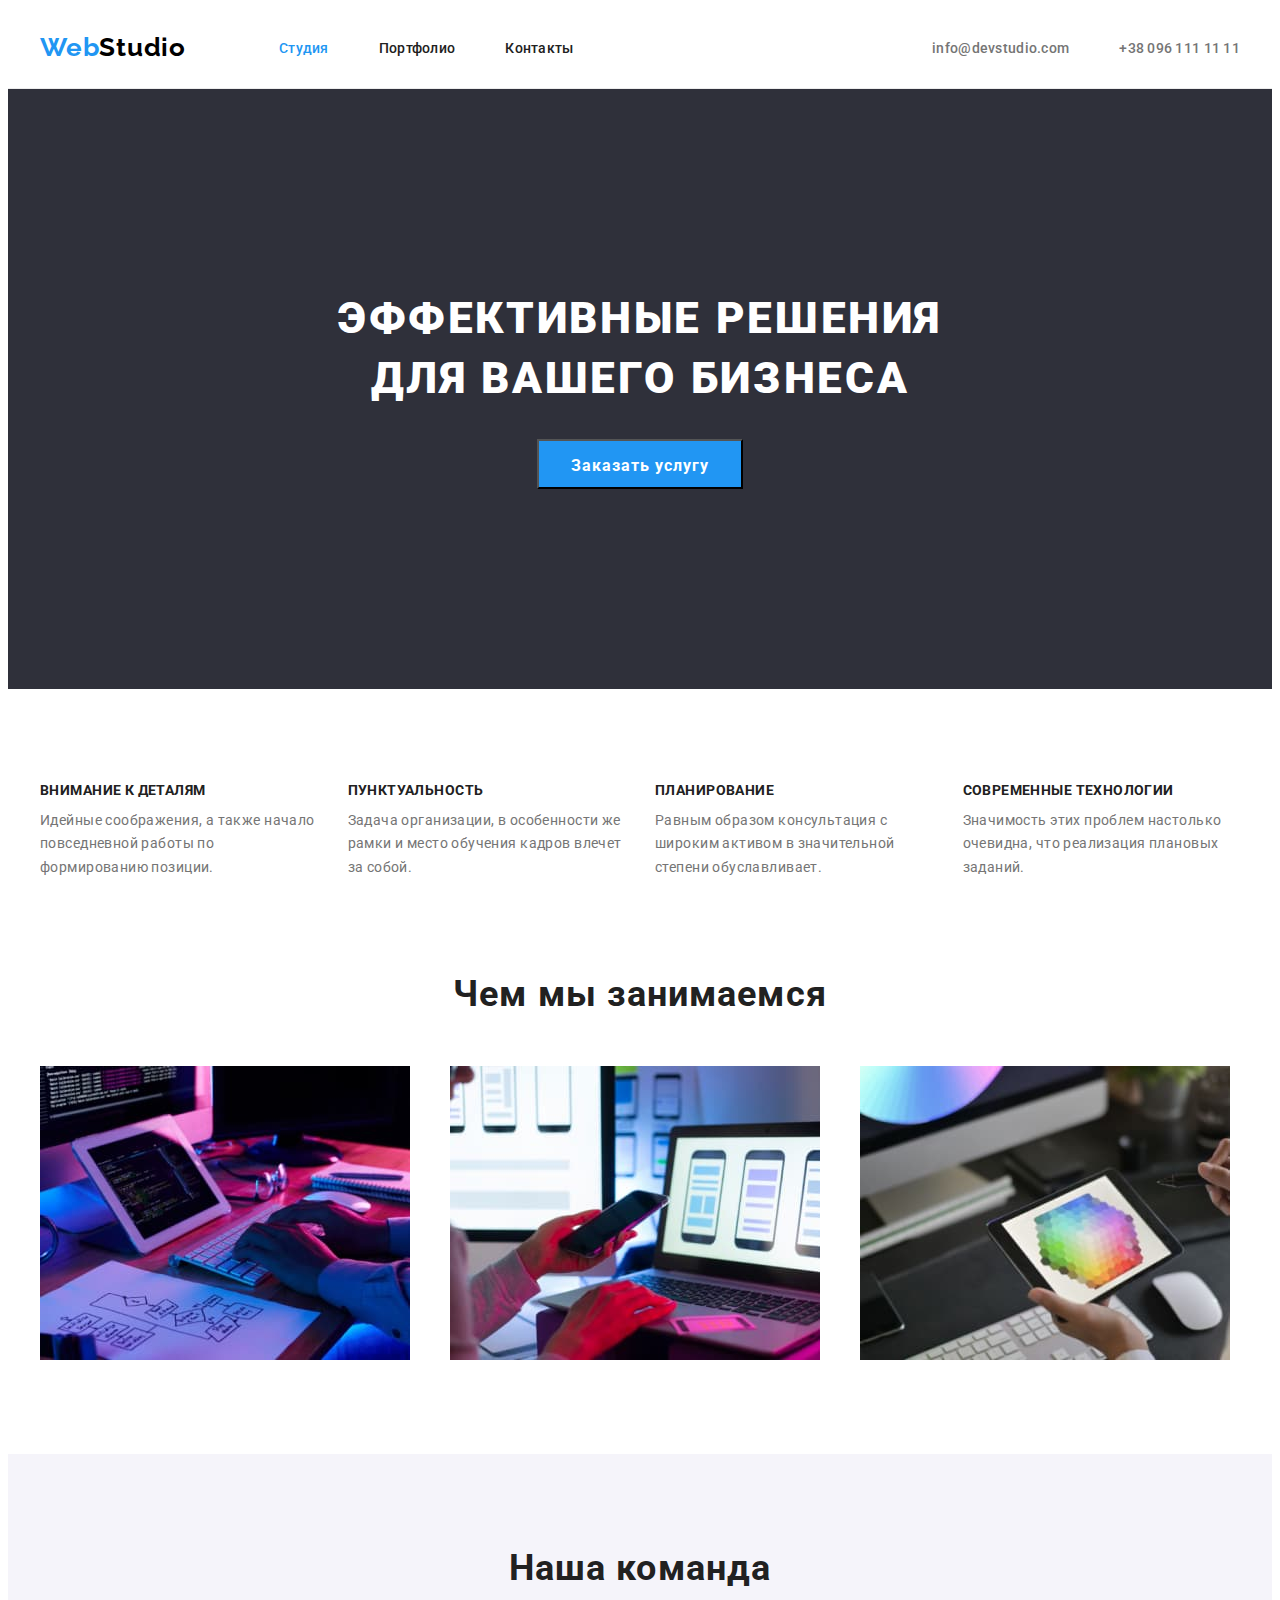
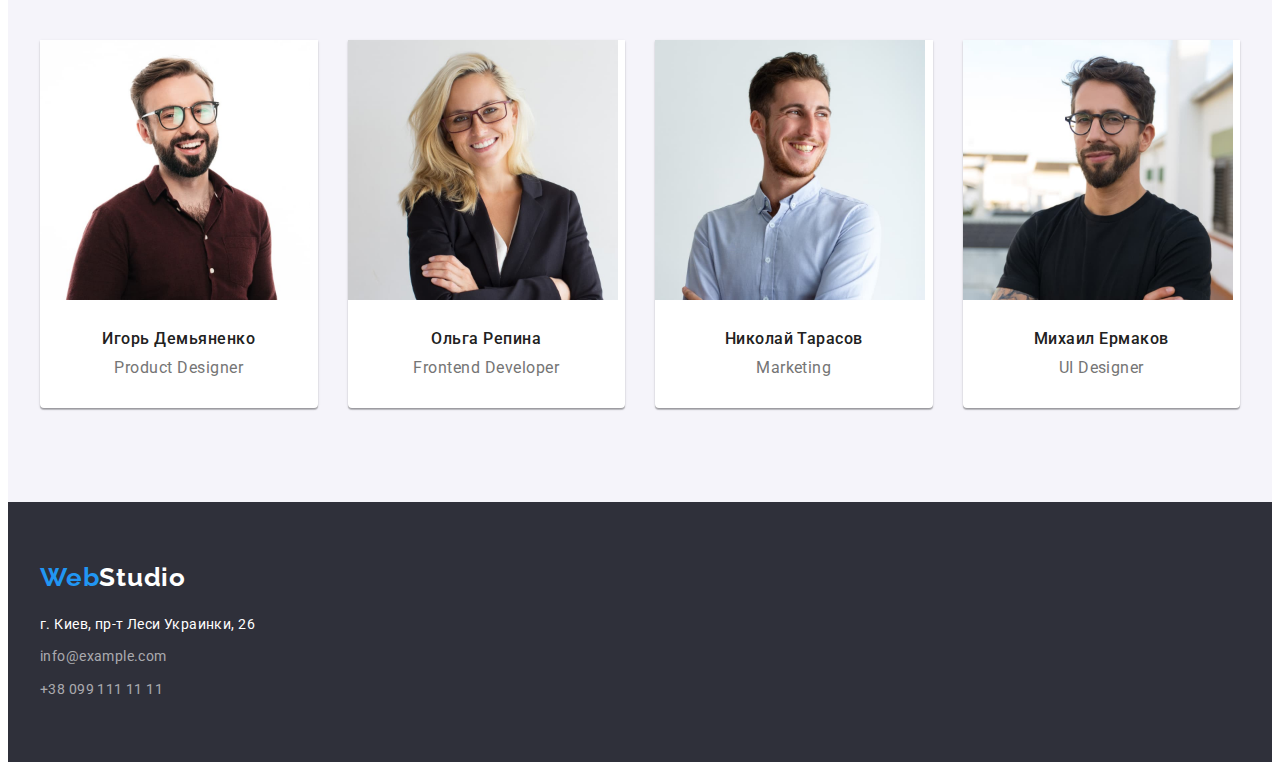
==== index.html @ 41b250fd "Create repository homework 04" ====
<!DOCTYPE html>
<html lang="ru">
  <head>
    <meta charset="UTF-8" />
    <meta http-equiv="X-UA-Compatible" content="IE=edge" />
    <meta name="viewport" content="width=device-width, initial-scale=1.0" />
    <link rel="preconnect" href="https://fonts.googleapis.com" />
    <link rel="preconnect" href="https://fonts.gstatic.com" crossorigin />
    <link
      href="https://fonts.googleapis.com/css2?family=Raleway:wght@700&family=Roboto:wght@400;500;700;900&display=swap"
      rel="stylesheet"
    />
    <title>WebStudio</title>
    <link
      rel="stylesheet"
      href="https://cdnjs.cloudflare.com/ajax/libs/modern-normalize/1.1.0/modern-normalize.min.css"
      integrity="sha512-wpPYUAdjBVSE4KJnH1VR1HeZfpl1ub8YT/NKx4PuQ5NmX2tKuGu6U/JRp5y+Y8XG2tV+wKQpNHVUX03MfMFn9Q=="
      crossorigin="anonymous"
      referrerpolicy="no-referrer"
    />
    <link rel="stylesheet" href="./css/style.css" />
  </head>
  <body>
    <!--Header+logo+nav+tel-->
    <header class="header">
      <div class="container">
        <nav class="header-nav">
          <a href="./index.html" class="header-logo link"
            ><span class="header-logo-main">Web</span>Studio</a
          >
          <ul class="header-list list">
            <li class="header-item">
              <a href="./index.html" class="header-link link current">Студия</a>
            </li>

            <li class="header-item">
              <a href="./portfolio.html" class="header-link link">Портфолио</a>
            </li>

            <li class="header-item">
              <a href="" class="header-link link">Контакты</a>
            </li>
          </ul>
        </nav>

        <ul class="header-list-contacts list">
          <li class="header-item-contacts list">
            <a
              href="mailto:info@devstudio.com"
              class="header-link-contacts link"
              >info@devstudio.com</a
            >
          </li>

          <li class="header-item-contacts list">
            <a href="tel:+380961111111" class="header-link-contacts link"
              >+38 096 111 11 11</a
            >
          </li>
        </ul>
      </div>
    </header>
    <!--main-->
    <main>
      <!--hero-->
      <section class="hero">
        <div class="container">
          <h1 class="hero-title">Эффективные решения для вашего бизнеса</h1>
          <button type="button" class="hero-btn">Заказать услугу</button>
        </div>
      </section>
      <!--osobennosti-->
      <section class="features">
        <div class="container">
          <h2 class="features-title visually-hidden">Наши особенности</h2>
          <ul class="features-list list">
            <li class="features-item">
              <h3 class="features-item-title">Внимание к деталям</h3>
              <p class="featers-item-text">
                Идейные соображения, а также начало повседневной работы по
                формированию позиции.
              </p>
            </li>

            <li class="features-item">
              <h3 class="features-item-title">Пунктуальность</h3>
              <p class="featers-item-text">
                Задача организации, в особенности же рамки и место обучения
                кадров влечет за собой.
              </p>
            </li>

            <li class="features-item">
              <h3 class="features-item-title">Планирование</h3>
              <p class="featers-item-text">
                Равным образом консультация с широким активом в значительной
                степени обуславливает.
              </p>
            </li>

            <li class="features-item">
              <h3 class="features-item-title">Современные технологии</h3>
              <p class="featers-item-text">
                Значимость этих проблем настолько очевидна, что реализация
                плановых заданий.
              </p>
            </li>
          </ul>
        </div>
      </section>
      <!--o nas-->
      <section class="about">
        <div class="container">
          <h2 class="about-title">Чем мы занимаемся</h2>

          <ul class="about-list list">
            <li class="about-item">
              <img
                src="./images/img-1.jpg"
                alt="Кодинг"
                width="370"
                height="294"
              />
            </li>

            <li class="about-item">
              <img
                src="./images/img-2.jpg"
                alt="Мобильноє приложение"
                width="370"
                height="294"
              />
            </li>

            <li class="about-item">
              <img
                src="./images/img-3.jpg"
                alt="Колористика"
                width="370"
                height="294"
              />
            </li>
          </ul>
        </div>
      </section>
      <!--nasha comanda-->
      <section class="team">
        <div class="container">
          <h2 class="team-title title">Наша команда</h2>
          <ul class="team-list list">
            <li class="team-item">
              <img
                src="./images/img-masters-1.jpg"
                alt="мастера"
                width="270"
                height="260"
                class="team-item-img"
              />
              <div class="container-team">
                <h3 class="team-item-title">Игорь Демьяненко</h3>
                <p lang="en" class="team-item-text">Product Designer</p>
              </div>
            </li>

            <li class="team-item">
              <img
                src="./images/img-masters-2.jpg"
                alt="мастера"
                width="270"
                height="260"
                class="team-item-img"
              />
              <div class="container-team">
                <h3 class="team-item-title">Ольга Репина</h3>
                <p lang="en" class="team-item-text">Frontend Developer</p>
              </div>
            </li>

            <li class="team-item">
              <img
                src="./images/img-masters-3.jpg"
                alt="мастера"
                width="270"
                height="260"
                class="team-item-img"
              />
              <div class="container-team">
                <h3 class="team-item-title">Николай Тарасов</h3>
                <p lang="en" class="team-item-text">Marketing</p>
              </div>
            </li>

            <li class="team-item">
              <img
                src="./images/img-masters-4.jpg"
                alt="мастера"
                width="270"
                height="260"
                class="team-item-img"
              />
              <div class="container-team">
                <h3 class="team-item-title">Михаил Ермаков</h3>
                <p lang="en" class="team-item-text">UI Designer</p>
              </div>
            </li>
          </ul>
        </div>
      </section>
    </main>
    <!--footer-->
    <footer class="footer">
      <div class="container">
        <a href="./index.html" class="footer-logo link"
          ><span class="footer-logo-main">Web</span>Studio</a
        >
        <address class="address">
          <ul class="footer-list list">
            <li class="footer-item-contacts">
              <a
                href="https://goo.gl/maps/xhthGqDvfBJQsevo6"
                target="_blank"
                rel="noopener nofollow noreferrer"
                class="footer-address-link link"
                >г. Киев, пр-т Леси Украинки, 26</a
              >
            </li>

            <li class="footer-item-contacts">
              <a
                href="mailto:info@example.com"
                class="footer-contacts-link link"
                >info@example.com</a
              >
            </li>

            <li class="footer-item-contacts">
              <a href="tel:+380991111111" class="footer-contacts-link link"
                >+38 099 111 11 11</a
              >
            </li>
          </ul>
        </address>
      </div>
    </footer>
  </body>
</html>
---- css/style.css ----
:root {
  --main-text: #212121;
  --secondary-text: #757575;
  --third-text: #ffffff99;
  --main-title: #ffffff;
  --secondary-title: #212121;
  --accent-color: #2196f3;
  --secondary-color: #000000;
  --main-background: #2f303a;
  --secondary-background: #f5f4fa;
  --third-background: #ffffff;
  --four-background: #e5e5e5;
  --first-margin: 50px;
  --second-margin: 30px;
  --third-margin: 10px;
  --fourth-margin: 60px;
  --fitth-margin: 8px;
  --first-padding: 94px;
  --box-shadow: 0px 1px 3px rgba(0, 0, 0, 0.12), 0px 1px 1px rgba(0, 0, 0, 0.14),
    0px 2px 1px rgba(0, 0, 0, 0.2);
}

h1,
h2,
h3,
h4,
h5,
h6,
p {
  margin: 0;
  padding: 0;
}

ul,
ol {
  margin: 0;
  padding: 0;
}

img {
  display: block;
  max-width: 100%;
  height: auto;
}

button {
  cursor: pointer;
}

.visually-hidden {
  position: absolute;
  white-space: nowrap;
  width: 1px;
  height: 1px;
  overflow: hidden;
  border: 0;
  padding: 0;
  clip: rect(0 0 0 0);
  clip-path: inset(50%);
  margin: -1px;
}

.container {
  width: 1200px;
  padding-left: 15px;
  padding-right: 15px;
  margin-left: auto;
  margin-right: auto;

  /* border: 1px red solid; */
}

body {
  font-family: "Roboto", sans-serif;
}

.address {
  font-style: normal;
}
.list {
  list-style: none;
}

.link {
  text-decoration: none;
}

.header-list .current {
  color: var(--accent-color);
}

/* ----------------------------------------------------------------header-------------------------------------------------------------- */
.header {
  padding-top: 24px;
  padding-bottom: 25px;

  background-color: var(--third-background);
  border-bottom: 1px solid #ececec;
}

.header > .container {
  display: flex;
  align-items: center;
}

.header-logo {
  margin-right: 93px;

  font-family: "Raleway", sans-serif;
  font-weight: 700;
  font-size: 26px;
  line-height: 1.19;
  letter-spacing: 0.03em;
  color: var(--secondary-color);
}

.header-logo-main {
  color: var(--accent-color);
}

.header-list {
  display: flex;
  align-items: center;
}

.header-nav {
  display: flex;
  align-items: center;
}

.header-item + .header-item {
  margin-left: var(--first-margin);
}

.header-link:hover,
.header-link:focus,
.header-logo:focus,
.header-logo:hover {
  color: var(--accent-color);
}

.header-link {
  font-weight: 500;
  font-size: 14px;
  line-height: 1.14;
  letter-spacing: 0.02em;
  color: var(--main-text);
}

.header-list-contacts {
  display: flex;
  margin-left: auto;
}

.header-item-contacts + .header-item-contacts {
  margin-left: var(--first-margin);
}

.header-link-contacts {
  font-weight: 500;
  font-size: 14px;
  line-height: 1.14;
  letter-spacing: 0.02em;
  color: var(--secondary-text);
}

.header-link-contacts:hover,
.header-link-contacts:hover {
  color: var(--accent-color);
}

/* ----------------------------------------------------------------hero-------------------------------------------------------------- */

.hero {
  padding-top: 200px;
  padding-bottom: 200px;
}

.hero {
  background-color: var(--main-background);
}

.hero-title {
  margin-left: auto;
  margin-right: auto;
  width: 696px;
  margin-bottom: var(--second-margin);

  font-weight: 900;
  font-size: 44px;
  line-height: 1.36;
  text-align: center;
  letter-spacing: 0.06em;
  text-transform: uppercase;
  color: var(--main-title);
}

.hero-btn {
  display: block;
  padding: 10px 32px;
  margin-left: auto;
  margin-right: auto;
  min-width: 200px;
  height: 50px;

  font-family: inherit;
  font-weight: 700;
  font-size: 16px;
  line-height: 1.88;
  letter-spacing: 0.06em;
  background-color: var(--accent-color);
  color: var(--main-title);
}

/* ----------------------------------------------------------------features-------------------------------------------------------------- */

.features {
  padding-top: var(--first-padding);
}

.features-list {
  margin-left: calc(-1 * var(--second-margin));
  display: flex;
}

.features-item {
  flex-basis: calc(100% / 4 - var(--second-margin));
  margin-left: var(--second-margin);
}

.features-item-title {
  margin-bottom: 10px;

  font-weight: 700;
  font-size: 14px;
  line-height: 1.14;
  letter-spacing: 0.03em;
  text-transform: uppercase;
  color: var(--secondary-title);
}
.featers-item-text {
  font-size: 14px;
  line-height: 1.71;
  letter-spacing: 0.03em;
  color: var(--secondary-text);
}

/* ----------------------------------------------------------------about-------------------------------------------------------------- */

.about {
  padding-top: var(--first-padding);
  padding-bottom: var(--first-padding);
}

.about-title {
  margin-bottom: var(--first-margin);

  font-size: 36px;
  line-height: 1.16;
  text-align: center;
  letter-spacing: 0.03em;
  color: var(--secondary-title);
}

.about-list {
  display: flex;
  margin-left: calc(-1 * var(--second-margin));
}

.about-item {
  flex-basis: calc(100% / 3 - var(--second-margin));
  margin-left: var(--second-margin);
}

/* ----------------------------------------------------------------team-------------------------------------------------------------- */

.team {
  background-color: var(--secondary-background);
}

.team {
  padding-top: var(--first-padding);
  padding-bottom: var(--first-padding);
}

.team-title {
  margin-bottom: var(--first-margin);

  font-size: 36px;
  line-height: 1.16;
  text-align: center;
  letter-spacing: 0.03em;
  color: var(--secondary-title);
}

.team-list {
  display: flex;
  margin-left: calc(-1 * var(--second-margin));
}

.team-item {
  flex-basis: calc(100% / 4 - var(--second-margin));
  margin-left: var(--second-margin);

  box-shadow: var(--box-shadow);
  border-radius: 0px 0px 4px 4px;
  background-color: var(--third-background);
}

/* .team-item-img {
} */

.container-team {
  padding-top: var(--second-margin);
  padding-bottom: var(--second-margin);
}

.team-item-title {
  margin-bottom: var(--third-margin);

  font-weight: 500;
  font-size: 16px;
  line-height: 1.18;
  text-align: center;
  letter-spacing: 0.03em;
  color: var(--secondary-title);
}
.team-item-text {
  line-height: 1.18;
  text-align: center;
  letter-spacing: 0.03em;
  color: var(--secondary-text);
}

/* ----------------------------------------------------------------footer-------------------------------------------------------------- */

.footer {
  background-color: var(--main-background);
}

.footer {
  padding-top: var(--fourth-margin);
  padding-bottom: var(--fourth-margin);
}

.footer-logo {
  font-family: "Raleway", sans-serif;
  font-weight: 700;
  font-size: 26px;
  line-height: 1.19;
  letter-spacing: 0.03em;
  color: var(--main-title);
}

.footer-logo-main {
  color: var(--accent-color);
}

.footer-logo:hover,
.footer-logo:focus {
  color: var(--accent-color);
}

.address {
  margin-top: 20px;
}

.footer-item-contacts + .footer-item-contacts {
  margin-top: 9px;
}

.footer-list {
}
.footer-address-link {
  font-size: 14px;
  line-height: 1.71;
  letter-spacing: 0.03em;
  color: var(--main-title);
}
.footer-contacts-link {
  font-size: 14px;
  line-height: 1.71;
  letter-spacing: 0.03em;
  color: var(--third-text);
}

.footer-address-link:hover,
.footer-address-link:focus,
.footer-contacts-link:hover,
.footer-contacts-link:focus {
  color: var(--accent-color);
}

/* ----------------------------------------------------------------portfolio-------------------------------------------------------------- */

.portfolio {
  padding-top: var(--first-padding);
  padding-bottom: var(--first-padding);
}

.portfolio-list {
  display: flex;
  justify-content: center;
  margin-bottom: var(--first-margin);
}

.portfolio-item + .portfolio-item {
  margin-left: var(--fitth-margin);
}
.portfolio-item-btn {
  padding: 6px 22px;

  font-family: inherit;
  font-weight: 500;
  font-size: 16px;
  line-height: 1.62;
  text-align: center;
  letter-spacing: 0.03em;
  color: var(--secondary-title);
  border-radius: 4px;
  border-color: transparent;
  background-color: var(--secondary-background);
}

.portfolio-item-btn:hover,
.portfolio-item-btn:focus {
  color: var(--main-title);
  background-color: var(--accent-color);
}

.portfolio-list-card {
  display: flex;
  flex-wrap: wrap;
  margin-left: calc(-1 * var(--second-margin));
  margin-top: calc(-1 * var(--second-margin));
}

.portfolio-item-preview {
  flex-basis: calc(100% / 3 - var(--second-margin));
  margin-left: var(--second-margin);
  margin-top: var(--second-margin);
}

.card-text {
  padding: 20px 24px;
  border: 1px solid #eeeeee;
  border-top: none;
}
.portfolio-item-title {
  margin-bottom: 4px;

  font-size: 18px;
  line-height: 2;
  letter-spacing: 0.06em;
  color: var(--secondary-title);
}

.portfolio-item-text {
  line-height: 1.88;
  letter-spacing: 0.03em;
  color: var(--secondary-text);
}
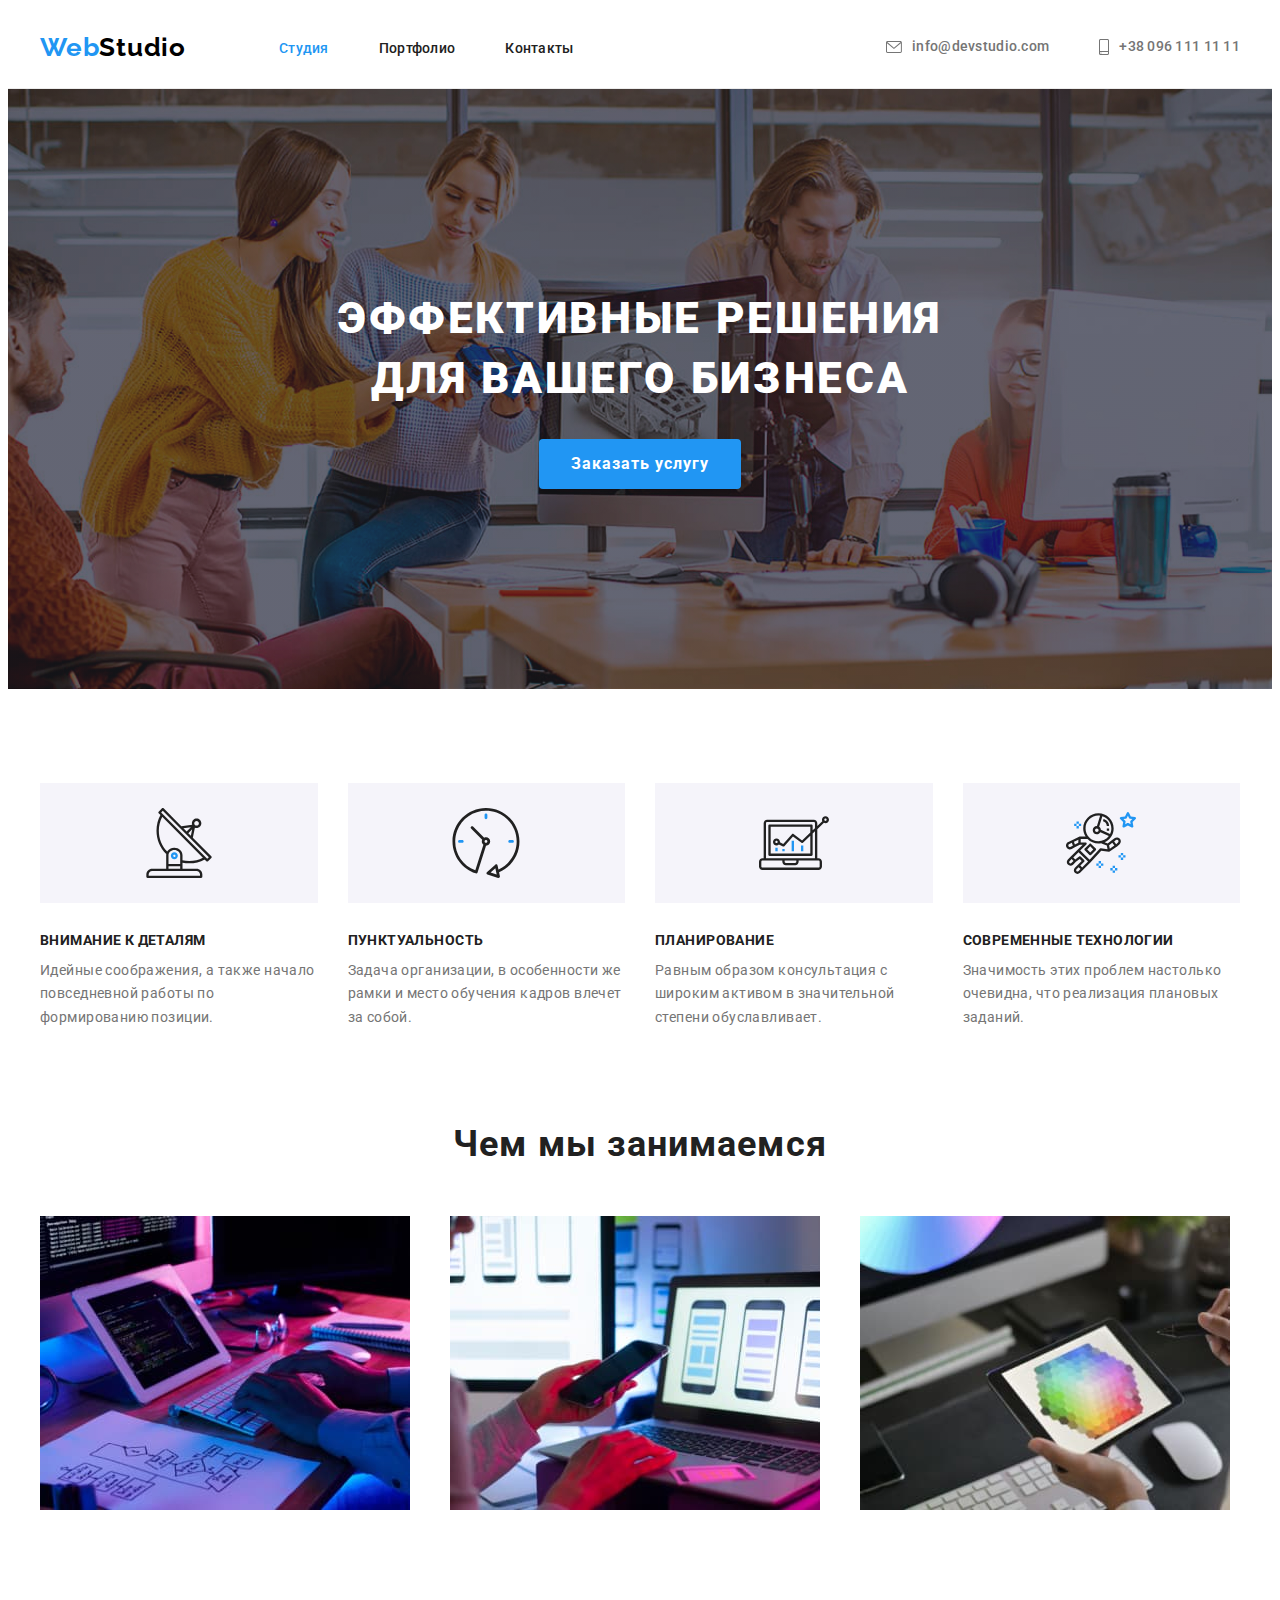
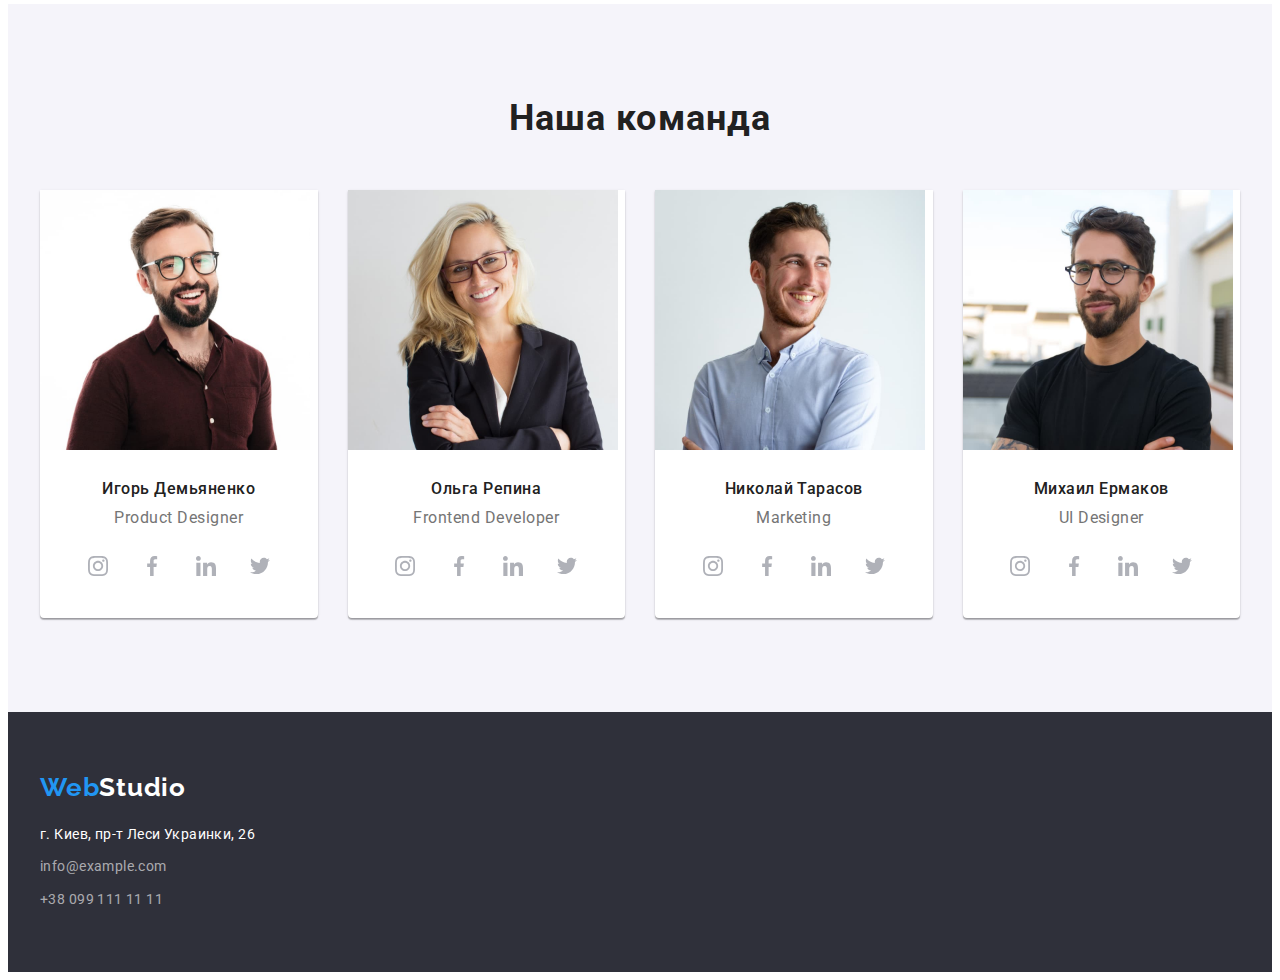
==== commit 5fb529ff: "add svg geader hero featers team" ====
--- a/index.html
+++ b/index.html
@@ -48,13 +48,20 @@
             <a
               href="mailto:info@devstudio.com"
               class="header-link-contacts link"
-              >info@devstudio.com</a
             >
+              <svg class="mail-icon" width="16" height="12">
+                <use href="./images/symbol-defs.svg#icon-envelope"></use>
+              </svg>
+              info@devstudio.com
+            </a>
           </li>
 
           <li class="header-item-contacts list">
-            <a href="tel:+380961111111" class="header-link-contacts link"
-              >+38 096 111 11 11</a
+            <a href="tel:+380961111111" class="header-link-contacts link">
+              <svg class="phone-icon" width="10" height="16">
+                <use href="./images/symbol-defs.svg#icon-smartphone"></use>
+              </svg>
+              +38 096 111 11 11</a
             >
           </li>
         </ul>
@@ -75,6 +82,11 @@
           <h2 class="features-title visually-hidden">Наши особенности</h2>
           <ul class="features-list list">
             <li class="features-item">
+              <div class="container-icon">
+                <svg class="featers-icon" width="70" height="70">
+                  <use href="./images/symbol-defs.svg#icon-antenna"></use>
+                </svg>
+              </div>
               <h3 class="features-item-title">Внимание к деталям</h3>
               <p class="featers-item-text">
                 Идейные соображения, а также начало повседневной работы по
@@ -83,6 +95,11 @@
             </li>
 
             <li class="features-item">
+              <div class="container-icon">
+                <svg class="featers-icon" width="70" height="70">
+                  <use href="./images/symbol-defs.svg#icon-clock"></use>
+                </svg>
+              </div>
               <h3 class="features-item-title">Пунктуальность</h3>
               <p class="featers-item-text">
                 Задача организации, в особенности же рамки и место обучения
@@ -91,6 +108,11 @@
             </li>
 
             <li class="features-item">
+              <div class="container-icon">
+                <svg class="featers-icon" width="70" height="70">
+                  <use href="./images/symbol-defs.svg#icon-diagram"></use>
+                </svg>
+              </div>
               <h3 class="features-item-title">Планирование</h3>
               <p class="featers-item-text">
                 Равным образом консультация с широким активом в значительной
@@ -99,6 +121,11 @@
             </li>
 
             <li class="features-item">
+              <div class="container-icon">
+                <svg class="featers-icon" width="70" height="70">
+                  <use href="./images/symbol-defs.svg#icon-astronaut"></use>
+                </svg>
+              </div>
               <h3 class="features-item-title">Современные технологии</h3>
               <p class="featers-item-text">
                 Значимость этих проблем настолько очевидна, что реализация
@@ -159,6 +186,65 @@
               <div class="container-team">
                 <h3 class="team-item-title">Игорь Демьяненко</h3>
                 <p lang="en" class="team-item-text">Product Designer</p>
+                <ul class="team-soc-list list">
+                  <li class="team-soc-item">
+                    <a
+                      href="https://www.instagram.com"
+                      target="_blank"
+                      class="team-soc-link link"
+                      rel="noopener nofollow noreferrer"
+                    >
+                      <svg class="team-soc" width="20" height="20">
+                        <use
+                          href="./images/symbol-defs.svg#icon-instagram"
+                        ></use>
+                      </svg>
+                    </a>
+                  </li>
+
+                  <li class="team-soc-item">
+                    <a
+                      href="https://www.facebook.com/"
+                      target="_blank"
+                      class="team-soc-link link"
+                      rel="noopener nofollow noreferrer"
+                    >
+                      <svg class="team-soc" width="20" height="20">
+                        <use
+                          href="./images/symbol-defs.svg#icon-facebook"
+                        ></use>
+                      </svg>
+                    </a>
+                  </li>
+
+                  <li class="team-soc-item">
+                    <a
+                      href="https://www.linkedin.com/"
+                      target="_blank"
+                      class="team-soc-link link"
+                      rel="noopener nofollow noreferrer"
+                    >
+                      <svg class="team-soc" width="20" height="20">
+                        <use
+                          href="./images/symbol-defs.svg#icon-linkedin"
+                        ></use>
+                      </svg>
+                    </a>
+                  </li>
+
+                  <li class="team-soc-item">
+                    <a
+                      href="https://www.twitter.com"
+                      target="_blank"
+                      class="team-soc-link link"
+                      rel="noopener nofollow noreferrer"
+                    >
+                      <svg class="team-soc" width="20" height="20">
+                        <use href="./images/symbol-defs.svg#icon-twitter"></use>
+                      </svg>
+                    </a>
+                  </li>
+                </ul>
               </div>
             </li>
 
@@ -173,6 +259,65 @@
               <div class="container-team">
                 <h3 class="team-item-title">Ольга Репина</h3>
                 <p lang="en" class="team-item-text">Frontend Developer</p>
+                <ul class="team-soc-list list">
+                  <li class="team-soc-item">
+                    <a
+                      href="https://www.instagram.com"
+                      target="_blank"
+                      class="team-soc-link link"
+                      rel="noopener nofollow noreferrer"
+                    >
+                      <svg class="team-soc" width="20" height="20">
+                        <use
+                          href="./images/symbol-defs.svg#icon-instagram"
+                        ></use>
+                      </svg>
+                    </a>
+                  </li>
+
+                  <li class="team-soc-item">
+                    <a
+                      href="https://www.facebook.com/"
+                      target="_blank"
+                      class="team-soc-link link"
+                      rel="noopener nofollow noreferrer"
+                    >
+                      <svg class="team-soc" width="20" height="20">
+                        <use
+                          href="./images/symbol-defs.svg#icon-facebook"
+                        ></use>
+                      </svg>
+                    </a>
+                  </li>
+
+                  <li class="team-soc-item">
+                    <a
+                      href="https://www.linkedin.com/"
+                      target="_blank"
+                      class="team-soc-link link"
+                      rel="noopener nofollow noreferrer"
+                    >
+                      <svg class="team-soc" width="20" height="20">
+                        <use
+                          href="./images/symbol-defs.svg#icon-linkedin"
+                        ></use>
+                      </svg>
+                    </a>
+                  </li>
+
+                  <li class="team-soc-item">
+                    <a
+                      href="https://www.twitter.com"
+                      target="_blank"
+                      class="team-soc-link link"
+                      rel="noopener nofollow noreferrer"
+                    >
+                      <svg class="team-soc" width="20" height="20">
+                        <use href="./images/symbol-defs.svg#icon-twitter"></use>
+                      </svg>
+                    </a>
+                  </li>
+                </ul>
               </div>
             </li>
 
@@ -187,6 +332,65 @@
               <div class="container-team">
                 <h3 class="team-item-title">Николай Тарасов</h3>
                 <p lang="en" class="team-item-text">Marketing</p>
+                <ul class="team-soc-list list">
+                  <li class="team-soc-item">
+                    <a
+                      href="https://www.instagram.com"
+                      target="_blank"
+                      class="team-soc-link link"
+                      rel="noopener nofollow noreferrer"
+                    >
+                      <svg class="team-soc" width="20" height="20">
+                        <use
+                          href="./images/symbol-defs.svg#icon-instagram"
+                        ></use>
+                      </svg>
+                    </a>
+                  </li>
+
+                  <li class="team-soc-item">
+                    <a
+                      href="https://www.facebook.com/"
+                      target="_blank"
+                      class="team-soc-link link"
+                      rel="noopener nofollow noreferrer"
+                    >
+                      <svg class="team-soc" width="20" height="20">
+                        <use
+                          href="./images/symbol-defs.svg#icon-facebook"
+                        ></use>
+                      </svg>
+                    </a>
+                  </li>
+
+                  <li class="team-soc-item">
+                    <a
+                      href="https://www.linkedin.com/"
+                      target="_blank"
+                      class="team-soc-link link"
+                      rel="noopener nofollow noreferrer"
+                    >
+                      <svg class="team-soc" width="20" height="20">
+                        <use
+                          href="./images/symbol-defs.svg#icon-linkedin"
+                        ></use>
+                      </svg>
+                    </a>
+                  </li>
+
+                  <li class="team-soc-item">
+                    <a
+                      href="https://www.twitter.com"
+                      target="_blank"
+                      class="team-soc-link link"
+                      rel="noopener nofollow noreferrer"
+                    >
+                      <svg class="team-soc" width="20" height="20">
+                        <use href="./images/symbol-defs.svg#icon-twitter"></use>
+                      </svg>
+                    </a>
+                  </li>
+                </ul>
               </div>
             </li>
 
@@ -201,6 +405,65 @@
               <div class="container-team">
                 <h3 class="team-item-title">Михаил Ермаков</h3>
                 <p lang="en" class="team-item-text">UI Designer</p>
+                <ul class="team-soc-list list">
+                  <li class="team-soc-item">
+                    <a
+                      href="https://www.instagram.com"
+                      target="_blank"
+                      class="team-soc-link link"
+                      rel="noopener nofollow noreferrer"
+                    >
+                      <svg class="team-soc" width="20" height="20">
+                        <use
+                          href="./images/symbol-defs.svg#icon-instagram"
+                        ></use>
+                      </svg>
+                    </a>
+                  </li>
+
+                  <li class="team-soc-item">
+                    <a
+                      href="https://www.facebook.com/"
+                      target="_blank"
+                      class="team-soc-link link"
+                      rel="noopener nofollow noreferrer"
+                    >
+                      <svg class="team-soc" width="20" height="20">
+                        <use
+                          href="./images/symbol-defs.svg#icon-facebook"
+                        ></use>
+                      </svg>
+                    </a>
+                  </li>
+
+                  <li class="team-soc-item">
+                    <a
+                      href="https://www.linkedin.com/"
+                      target="_blank"
+                      class="team-soc-link link"
+                      rel="noopener nofollow noreferrer"
+                    >
+                      <svg class="team-soc" width="20" height="20">
+                        <use
+                          href="./images/symbol-defs.svg#icon-linkedin"
+                        ></use>
+                      </svg>
+                    </a>
+                  </li>
+
+                  <li class="team-soc-item">
+                    <a
+                      href="https://www.twitter.com"
+                      target="_blank"
+                      class="team-soc-link link"
+                      rel="noopener nofollow noreferrer"
+                    >
+                      <svg class="team-soc" width="20" height="20">
+                        <use href="./images/symbol-defs.svg#icon-twitter"></use>
+                      </svg>
+                    </a>
+                  </li>
+                </ul>
               </div>
             </li>
           </ul>
--- a/css/style.css
+++ b/css/style.css
@@ -6,15 +6,19 @@
   --secondary-title: #212121;
   --accent-color: #2196f3;
   --secondary-color: #000000;
+  --third-color: #afb1b8;
   --main-background: #2f303a;
   --secondary-background: #f5f4fa;
   --third-background: #ffffff;
   --four-background: #e5e5e5;
+  --fifth-background: #c4c4c4;
+  --six-background: rgba(47, 48, 58, 0.4);
   --first-margin: 50px;
   --second-margin: 30px;
   --third-margin: 10px;
   --fourth-margin: 60px;
   --fitth-margin: 8px;
+  --six-margin: 16px;
   --first-padding: 94px;
   --box-shadow: 0px 1px 3px rgba(0, 0, 0, 0.12), 0px 1px 1px rgba(0, 0, 0, 0.14),
     0px 2px 1px rgba(0, 0, 0, 0.2);
@@ -45,6 +49,9 @@
 
 button {
   cursor: pointer;
+  box-shadow: 0px 4px 4px rgba(0, 0, 0, 0.15);
+  border: transparent;
+  border-radius: 4px;
 }
 
 .visually-hidden {
@@ -150,6 +157,13 @@
 .header-list-contacts {
   display: flex;
   margin-left: auto;
+  align-items: center;
+}
+
+.mail-icon,
+.phone-icon {
+  color: currentColor;
+  margin-right: 10px;
 }
 
 .header-item-contacts + .header-item-contacts {
@@ -157,11 +171,15 @@
 }
 
 .header-link-contacts {
+  display: flex;
+  align-items: center;
+  justify-content: center;
   font-weight: 500;
   font-size: 14px;
   line-height: 1.14;
   letter-spacing: 0.02em;
   color: var(--secondary-text);
+  fill: currentColor;
 }
 
 .header-link-contacts:hover,
@@ -177,7 +195,16 @@
 }
 
 .hero {
-  background-color: var(--main-background);
+  background-color: var(--fifth-background);
+  background-image: linear-gradient(
+      var(--six-background),
+      var(--six-background)
+    ),
+    url(../images/hero-bg.jpg);
+  background-repeat: no-repeat;
+  background-position: center;
+  max-width: 1600px;
+  margin: 0 auto;
 }
 
 .hero-title {
@@ -209,6 +236,7 @@
   line-height: 1.88;
   letter-spacing: 0.06em;
   background-color: var(--accent-color);
+  border-color: var(--accent-color);
   color: var(--main-title);
 }
 
@@ -226,6 +254,21 @@
 .features-item {
   flex-basis: calc(100% / 4 - var(--second-margin));
   margin-left: var(--second-margin);
+}
+.container-icon {
+  display: flex;
+  justify-content: center;
+  align-items: center;
+  margin-bottom: var(--second-margin);
+
+  height: 120px;
+  background-image: linear-gradient(
+    var(--secondary-background),
+    var(--secondary-background)
+  );
+}
+
+.featers-icon {
 }
 
 .features-item-title {
@@ -326,10 +369,44 @@
   color: var(--secondary-title);
 }
 .team-item-text {
+  margin-bottom: var(--six-margin);
+
   line-height: 1.18;
   text-align: center;
   letter-spacing: 0.03em;
   color: var(--secondary-text);
+}
+
+.team-soc-list {
+  display: flex;
+  justify-content: center;
+}
+
+.team-soc-item {
+  margin-right: var(--third-margin);
+  width: 44px;
+  height: 44px;
+}
+
+.team-soc-item:last-child {
+  margin-right: 0;
+}
+
+.team-soc-link {
+  display: flex;
+  align-items: center;
+  justify-content: center;
+  width: 100%;
+  height: 100%;
+  border-radius: 50%;
+  color: var(--third-color);
+  fill: currentColor;
+}
+
+.team-soc-link:hover,
+.team-soc-link:focus {
+  background-color: var(--accent-color);
+  fill: var(--third-background);
 }
 
 /* ----------------------------------------------------------------footer-------------------------------------------------------------- */
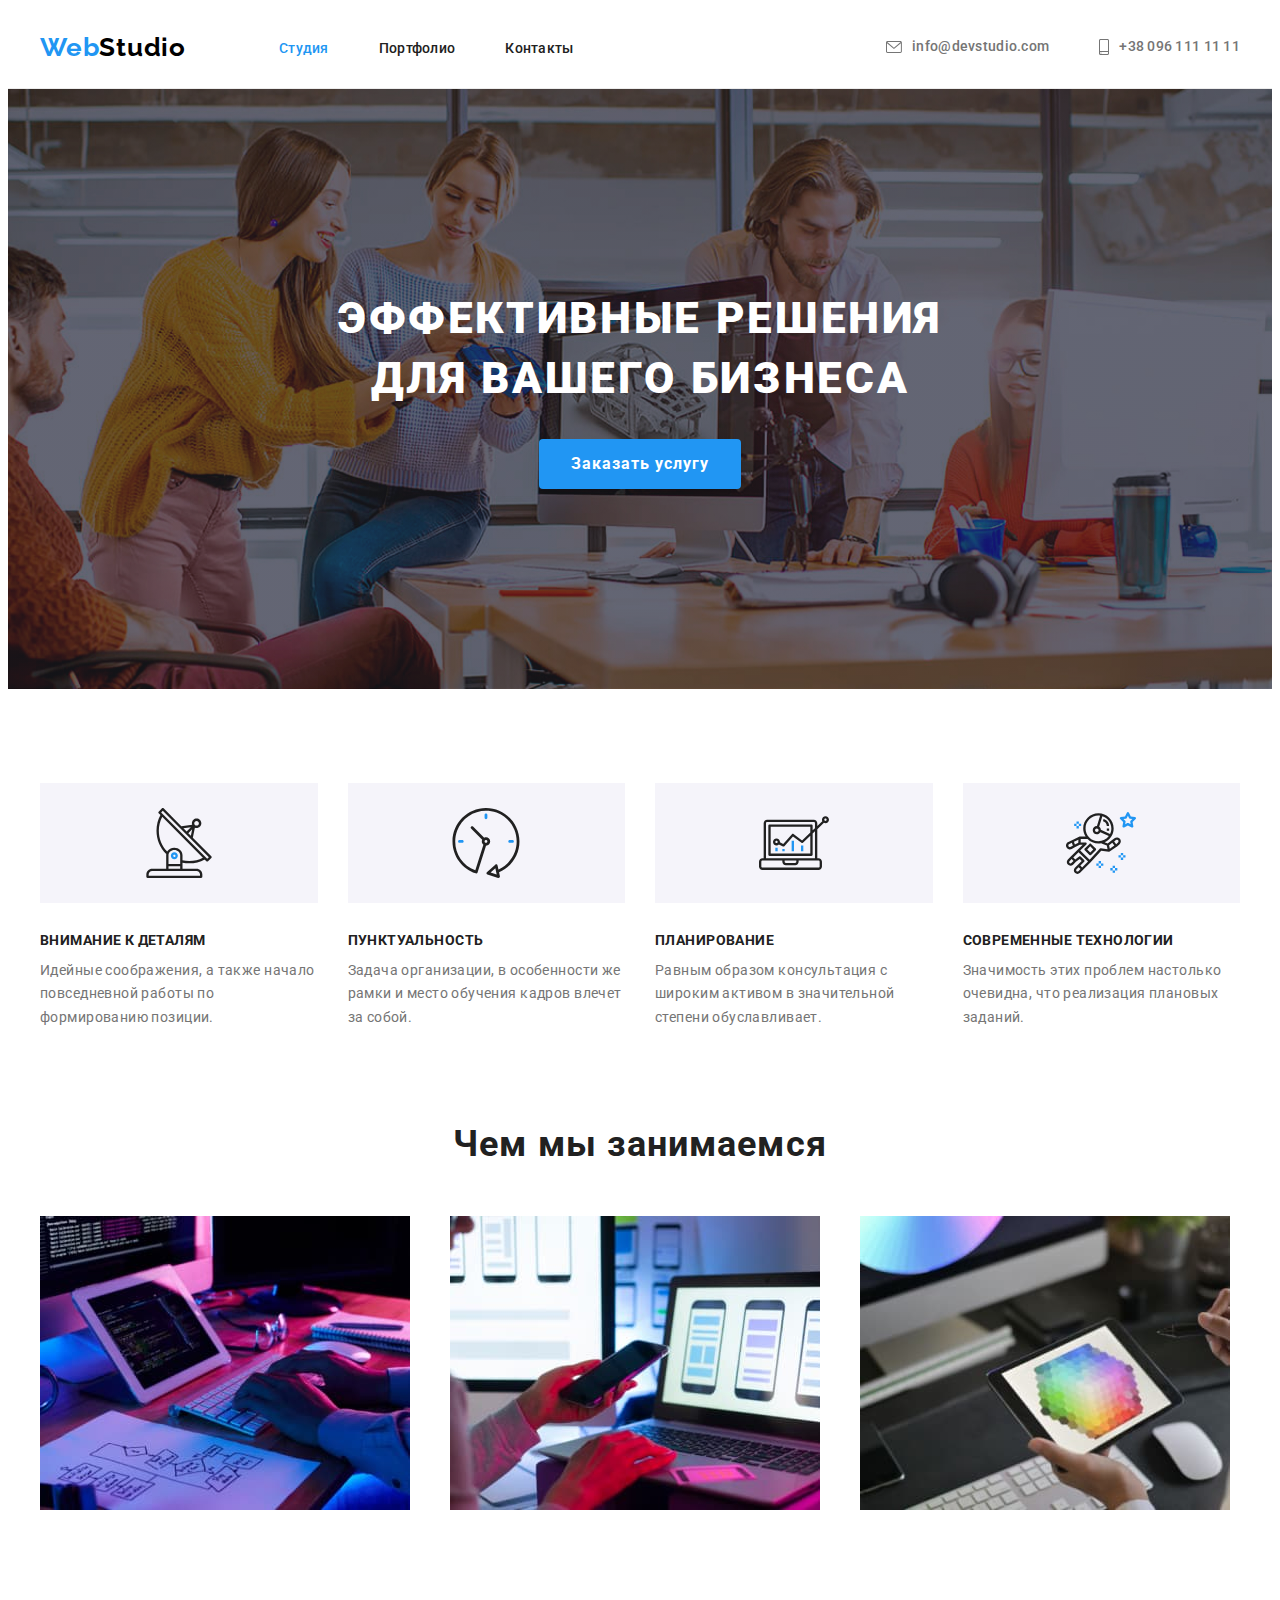
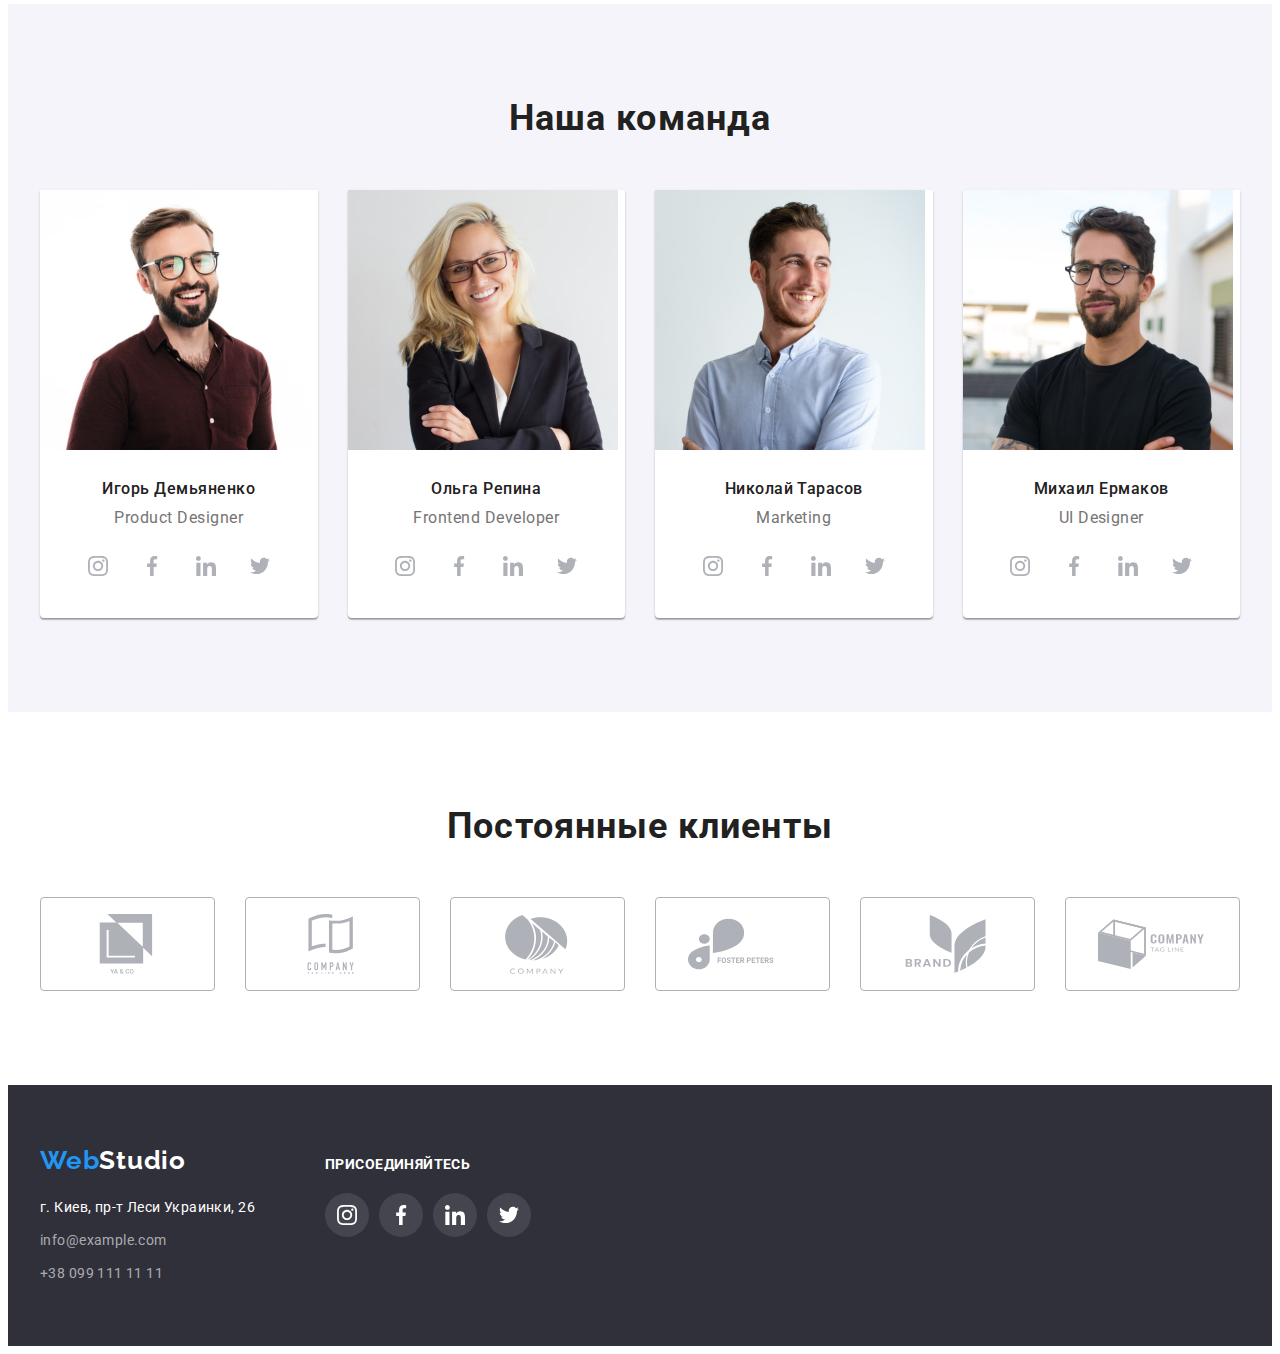
==== commit f7e18676: "end svg index+css" ====
--- a/index.html
+++ b/index.html
@@ -469,40 +469,153 @@
           </ul>
         </div>
       </section>
+      <section class="benefits">
+        <div class="container">
+          <h2 class="benefits-title">Постоянные клиенты</h2>
+          <ul class="benefits-list list">
+            <li class="benefits-item">
+              <a href="" class="benefits-link link">
+                <svg class="benefits-icon" width="106" height="60">
+                  <use href="./images/symbol-defs.svg#icon-client-1"></use>
+                </svg>
+              </a>
+            </li>
+
+            <li class="benefits-item">
+              <a href="" class="benefits-link link">
+                <svg class="benefits-icon" width="106" height="60">
+                  <use href="./images/symbol-defs.svg#icon-client-2"></use>
+                </svg>
+              </a>
+            </li>
+
+            <li class="benefits-item">
+              <a href="" class="benefits-link link">
+                <svg class="benefits-icon" width="106" height="60">
+                  <use href="./images/symbol-defs.svg#icon-client-3"></use>
+                </svg>
+              </a>
+            </li>
+
+            <li class="benefits-item">
+              <a href="" class="benefits-link link">
+                <svg class="benefits-icon" width="106" height="60">
+                  <use href="./images/symbol-defs.svg#icon-client-4"></use>
+                </svg>
+              </a>
+            </li>
+
+            <li class="benefits-item">
+              <a href="" class="benefits-link link">
+                <svg class="benefits-icon" width="106" height="60">
+                  <use href="./images/symbol-defs.svg#icon-client-5"></use>
+                </svg>
+              </a>
+            </li>
+
+            <li class="benefits-item">
+              <a href="" class="benefits-link link">
+                <svg class="benefits-icon" width="106" height="60">
+                  <use href="./images/symbol-defs.svg#icon-client-6"></use>
+                </svg>
+              </a>
+            </li>
+          </ul>
+        </div>
+      </section>
     </main>
     <!--footer-->
     <footer class="footer">
       <div class="container">
-        <a href="./index.html" class="footer-logo link"
-          ><span class="footer-logo-main">Web</span>Studio</a
-        >
-        <address class="address">
-          <ul class="footer-list list">
-            <li class="footer-item-contacts">
+        <div class="container-address-footer">
+          <a href="./index.html" class="footer-logo link"
+            ><span class="footer-logo-main">Web</span>Studio</a
+          >
+          <address class="address">
+            <ul class="footer-list list">
+              <li class="footer-item-contacts">
+                <a
+                  href="https://goo.gl/maps/xhthGqDvfBJQsevo6"
+                  target="_blank"
+                  rel="noopener nofollow noreferrer"
+                  class="footer-address-link link"
+                  >г. Киев, пр-т Леси Украинки, 26</a
+                >
+              </li>
+
+              <li class="footer-item-contacts">
+                <a
+                  href="mailto:info@example.com"
+                  class="footer-contacts-link link"
+                  >info@example.com</a
+                >
+              </li>
+
+              <li class="footer-item-contacts">
+                <a href="tel:+380991111111" class="footer-contacts-link link"
+                  >+38 099 111 11 11</a
+                >
+              </li>
+            </ul>
+          </address>
+        </div>
+
+        <div class="container-soc-footer">
+          <h2 class="footer-title">присоединяйтесь</h2>
+          <ul class="footer-soc-list list">
+            <li class="footer-soc-item">
               <a
-                href="https://goo.gl/maps/xhthGqDvfBJQsevo6"
+                href="https://www.instagram.com"
                 target="_blank"
+                class="footer-soc-link link"
                 rel="noopener nofollow noreferrer"
-                class="footer-address-link link"
-                >г. Киев, пр-т Леси Украинки, 26</a
               >
-            </li>
-
-            <li class="footer-item-contacts">
+                <svg class="footer-soc" width="20" height="20">
+                  <use href="./images/symbol-defs.svg#icon-instagram"></use>
+                </svg>
+              </a>
+            </li>
+
+            <li class="footer-soc-item">
               <a
-                href="mailto:info@example.com"
-                class="footer-contacts-link link"
-                >info@example.com</a
+                href="https://www.facebook.com/"
+                target="_blank"
+                class="footer-soc-link link"
+                rel="noopener nofollow noreferrer"
               >
-            </li>
-
-            <li class="footer-item-contacts">
-              <a href="tel:+380991111111" class="footer-contacts-link link"
-                >+38 099 111 11 11</a
+                <svg class="footer-soc" width="20" height="20">
+                  <use href="./images/symbol-defs.svg#icon-facebook"></use>
+                </svg>
+              </a>
+            </li>
+
+            <li class="footer-soc-item">
+              <a
+                href="https://www.linkedin.com/"
+                target="_blank"
+                class="footer-soc-link link"
+                rel="noopener nofollow noreferrer"
               >
+                <svg class="footer-soc" width="20" height="20">
+                  <use href="./images/symbol-defs.svg#icon-linkedin"></use>
+                </svg>
+              </a>
+            </li>
+
+            <li class="footer-soc-item">
+              <a
+                href="https://www.twitter.com"
+                target="_blank"
+                class="footer-soc-link link"
+                rel="noopener nofollow noreferrer"
+              >
+                <svg class="footer-soc" width="20" height="20">
+                  <use href="./images/symbol-defs.svg#icon-twitter"></use>
+                </svg>
+              </a>
             </li>
           </ul>
-        </address>
+        </div>
       </div>
     </footer>
   </body>
--- a/css/style.css
+++ b/css/style.css
@@ -19,6 +19,7 @@
   --fourth-margin: 60px;
   --fitth-margin: 8px;
   --six-margin: 16px;
+  --seven-margin: 70px;
   --first-padding: 94px;
   --box-shadow: 0px 1px 3px rgba(0, 0, 0, 0.12), 0px 1px 1px rgba(0, 0, 0, 0.14),
     0px 2px 1px rgba(0, 0, 0, 0.2);
@@ -255,13 +256,14 @@
   flex-basis: calc(100% / 4 - var(--second-margin));
   margin-left: var(--second-margin);
 }
+
 .container-icon {
   display: flex;
   justify-content: center;
   align-items: center;
   margin-bottom: var(--second-margin);
-
-  height: 120px;
+  padding: 25px 100px;
+
   background-image: linear-gradient(
     var(--secondary-background),
     var(--secondary-background)
@@ -318,12 +320,10 @@
 /* ----------------------------------------------------------------team-------------------------------------------------------------- */
 
 .team {
-  background-color: var(--secondary-background);
-}
-
-.team {
   padding-top: var(--first-padding);
   padding-bottom: var(--first-padding);
+
+  background-color: var(--secondary-background);
 }
 
 .team-title {
@@ -409,15 +409,69 @@
   fill: var(--third-background);
 }
 
+/* ----------------------------------------------------------------benefits------------------------------------------------------------ */
+
+.benefits {
+  padding-top: var(--first-padding);
+  padding-bottom: var(--first-padding);
+}
+
+.benefits-title {
+  margin-bottom: var(--first-margin);
+
+  font-size: 36px;
+  line-height: 1.16;
+  text-align: center;
+  letter-spacing: 0.03em;
+  color: var(--secondary-title);
+}
+
+.benefits-list {
+  display: flex;
+  align-items: center;
+  justify-content: center;
+  margin-left: calc(-1 * var(--second-margin));
+}
+
+.benefits-item {
+  flex-basis: calc(100% / 6 - var(--second-margin));
+  margin-left: var(--second-margin);
+
+  width: 170px;
+  height: 92px;
+  border: 1px solid var(--third-color);
+  border-radius: 4px;
+}
+
+.benefits-link {
+  display: block;
+  padding: 16px 32px;
+  width: 100%;
+  height: 100%;
+  color: var(--third-color);
+  fill: currentColor;
+}
+
+.benefits-link:hover,
+.benefits-link:focus {
+  background-color: var(--accent-color);
+  color: var(--third-background);
+}
+
+/* .benefits-icon {
+} */
+
 /* ----------------------------------------------------------------footer-------------------------------------------------------------- */
-
-.footer {
-  background-color: var(--main-background);
-}
 
 .footer {
   padding-top: var(--fourth-margin);
   padding-bottom: var(--fourth-margin);
+
+  background-color: var(--main-background);
+}
+
+.footer > .container {
+  display: flex;
 }
 
 .footer-logo {
@@ -468,6 +522,59 @@
   color: var(--accent-color);
 }
 
+.container-soc-footer {
+  margin-left: var(--seven-margin);
+}
+
+.footer-title {
+  margin-top: 12px;
+  margin-bottom: 20px;
+
+  font-size: 14px;
+  line-height: 1.14;
+  letter-spacing: 0.03em;
+  text-transform: uppercase;
+  color: var(--main-title);
+}
+
+.footer-soc-list {
+  display: flex;
+  justify-content: center;
+}
+
+.footer-soc-item {
+  margin-right: var(--third-margin);
+  width: 44px;
+  height: 44px;
+  border-radius: 50%;
+  background: rgba(255, 255, 255, 0.1);
+}
+
+.footer-soc-item:last-child {
+  margin-right: 0;
+}
+
+.footer-soc-link {
+  display: flex;
+  align-items: center;
+  justify-content: center;
+  width: 100%;
+  height: 100%;
+  color: var(--main-title);
+  fill: currentColor;
+}
+
+.footer-soc-link:hover,
+.footer-soc-link:focus {
+  background-color: var(--accent-color);
+  border-radius: 50%;
+}
+
+.link {
+}
+.footer-soc {
+}
+
 /* ----------------------------------------------------------------portfolio-------------------------------------------------------------- */
 
 .portfolio {
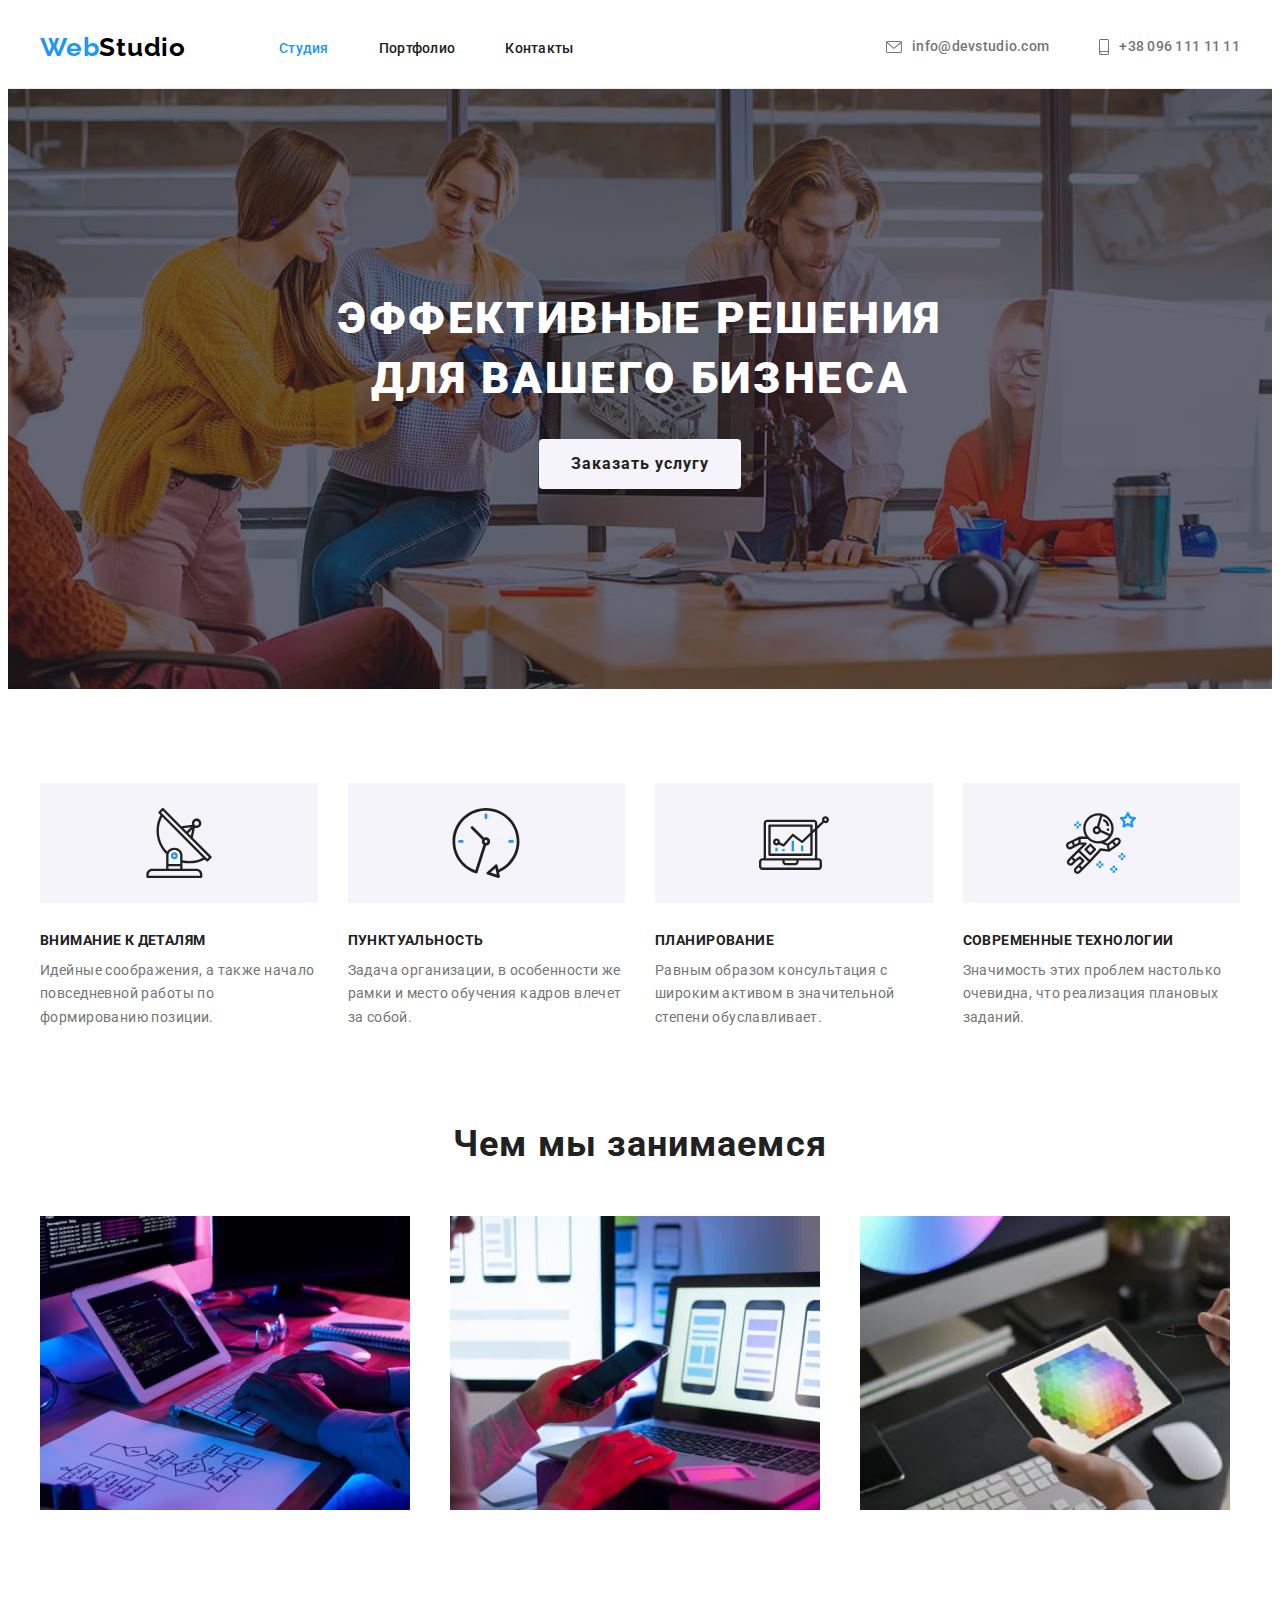
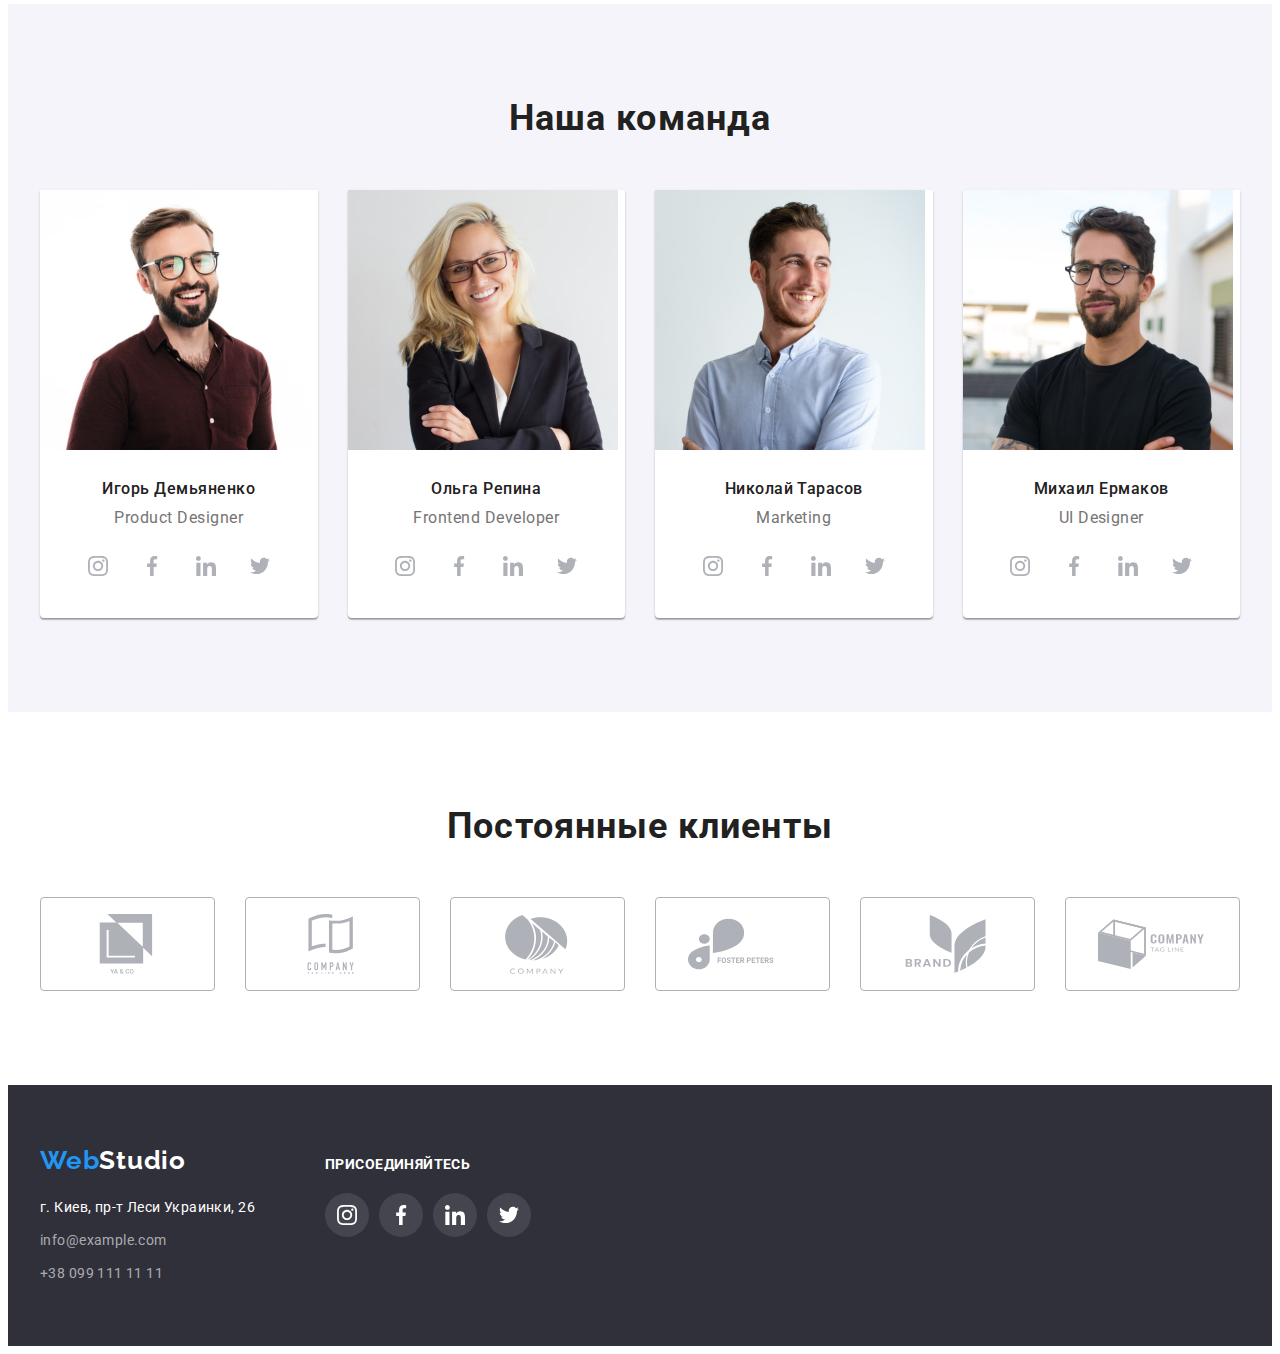
==== commit 46788be1: "Finish work+add hover+focus portfolio optsmszation smg" ====
--- a/index.html
+++ b/index.html
@@ -50,7 +50,7 @@
               class="header-link-contacts link"
             >
               <svg class="mail-icon" width="16" height="12">
-                <use href="./images/symbol-defs.svg#icon-envelope"></use>
+                <use href="./images/icons.svg#icon-envelope"></use>
               </svg>
               info@devstudio.com
             </a>
@@ -59,7 +59,7 @@
           <li class="header-item-contacts list">
             <a href="tel:+380961111111" class="header-link-contacts link">
               <svg class="phone-icon" width="10" height="16">
-                <use href="./images/symbol-defs.svg#icon-smartphone"></use>
+                <use href="./images/icons.svg#icon-smartphone"></use>
               </svg>
               +38 096 111 11 11</a
             >
@@ -84,7 +84,7 @@
             <li class="features-item">
               <div class="container-icon">
                 <svg class="featers-icon" width="70" height="70">
-                  <use href="./images/symbol-defs.svg#icon-antenna"></use>
+                  <use href="./images/icons.svg#icon-antenna"></use>
                 </svg>
               </div>
               <h3 class="features-item-title">Внимание к деталям</h3>
@@ -97,7 +97,7 @@
             <li class="features-item">
               <div class="container-icon">
                 <svg class="featers-icon" width="70" height="70">
-                  <use href="./images/symbol-defs.svg#icon-clock"></use>
+                  <use href="./images/icons.svg#icon-clock"></use>
                 </svg>
               </div>
               <h3 class="features-item-title">Пунктуальность</h3>
@@ -110,7 +110,7 @@
             <li class="features-item">
               <div class="container-icon">
                 <svg class="featers-icon" width="70" height="70">
-                  <use href="./images/symbol-defs.svg#icon-diagram"></use>
+                  <use href="./images/icons.svg#icon-diagram"></use>
                 </svg>
               </div>
               <h3 class="features-item-title">Планирование</h3>
@@ -123,7 +123,7 @@
             <li class="features-item">
               <div class="container-icon">
                 <svg class="featers-icon" width="70" height="70">
-                  <use href="./images/symbol-defs.svg#icon-astronaut"></use>
+                  <use href="./images/icons.svg#icon-astronaut"></use>
                 </svg>
               </div>
               <h3 class="features-item-title">Современные технологии</h3>
@@ -195,9 +195,7 @@
                       rel="noopener nofollow noreferrer"
                     >
                       <svg class="team-soc" width="20" height="20">
-                        <use
-                          href="./images/symbol-defs.svg#icon-instagram"
-                        ></use>
+                        <use href="./images/icons.svg#icon-instagram"></use>
                       </svg>
                     </a>
                   </li>
@@ -210,9 +208,7 @@
                       rel="noopener nofollow noreferrer"
                     >
                       <svg class="team-soc" width="20" height="20">
-                        <use
-                          href="./images/symbol-defs.svg#icon-facebook"
-                        ></use>
+                        <use href="./images/icons.svg#icon-facebook"></use>
                       </svg>
                     </a>
                   </li>
@@ -225,9 +221,7 @@
                       rel="noopener nofollow noreferrer"
                     >
                       <svg class="team-soc" width="20" height="20">
-                        <use
-                          href="./images/symbol-defs.svg#icon-linkedin"
-                        ></use>
+                        <use href="./images/icons.svg#icon-linkedin"></use>
                       </svg>
                     </a>
                   </li>
@@ -240,7 +234,7 @@
                       rel="noopener nofollow noreferrer"
                     >
                       <svg class="team-soc" width="20" height="20">
-                        <use href="./images/symbol-defs.svg#icon-twitter"></use>
+                        <use href="./images/icons.svg#icon-twitter"></use>
                       </svg>
                     </a>
                   </li>
@@ -268,9 +262,7 @@
                       rel="noopener nofollow noreferrer"
                     >
                       <svg class="team-soc" width="20" height="20">
-                        <use
-                          href="./images/symbol-defs.svg#icon-instagram"
-                        ></use>
+                        <use href="./images/icons.svg#icon-instagram"></use>
                       </svg>
                     </a>
                   </li>
@@ -283,9 +275,7 @@
                       rel="noopener nofollow noreferrer"
                     >
                       <svg class="team-soc" width="20" height="20">
-                        <use
-                          href="./images/symbol-defs.svg#icon-facebook"
-                        ></use>
+                        <use href="./images/icons.svg#icon-facebook"></use>
                       </svg>
                     </a>
                   </li>
@@ -298,9 +288,7 @@
                       rel="noopener nofollow noreferrer"
                     >
                       <svg class="team-soc" width="20" height="20">
-                        <use
-                          href="./images/symbol-defs.svg#icon-linkedin"
-                        ></use>
+                        <use href="./images/icons.svg#icon-linkedin"></use>
                       </svg>
                     </a>
                   </li>
@@ -313,7 +301,7 @@
                       rel="noopener nofollow noreferrer"
                     >
                       <svg class="team-soc" width="20" height="20">
-                        <use href="./images/symbol-defs.svg#icon-twitter"></use>
+                        <use href="./images/icons.svg#icon-twitter"></use>
                       </svg>
                     </a>
                   </li>
@@ -341,9 +329,7 @@
                       rel="noopener nofollow noreferrer"
                     >
                       <svg class="team-soc" width="20" height="20">
-                        <use
-                          href="./images/symbol-defs.svg#icon-instagram"
-                        ></use>
+                        <use href="./images/icons.svg#icon-instagram"></use>
                       </svg>
                     </a>
                   </li>
@@ -356,9 +342,7 @@
                       rel="noopener nofollow noreferrer"
                     >
                       <svg class="team-soc" width="20" height="20">
-                        <use
-                          href="./images/symbol-defs.svg#icon-facebook"
-                        ></use>
+                        <use href="./images/icons.svg#icon-facebook"></use>
                       </svg>
                     </a>
                   </li>
@@ -371,9 +355,7 @@
                       rel="noopener nofollow noreferrer"
                     >
                       <svg class="team-soc" width="20" height="20">
-                        <use
-                          href="./images/symbol-defs.svg#icon-linkedin"
-                        ></use>
+                        <use href="./images/icons.svg#icon-linkedin"></use>
                       </svg>
                     </a>
                   </li>
@@ -386,7 +368,7 @@
                       rel="noopener nofollow noreferrer"
                     >
                       <svg class="team-soc" width="20" height="20">
-                        <use href="./images/symbol-defs.svg#icon-twitter"></use>
+                        <use href="./images/icons.svg#icon-twitter"></use>
                       </svg>
                     </a>
                   </li>
@@ -414,9 +396,7 @@
                       rel="noopener nofollow noreferrer"
                     >
                       <svg class="team-soc" width="20" height="20">
-                        <use
-                          href="./images/symbol-defs.svg#icon-instagram"
-                        ></use>
+                        <use href="./images/icons.svg#icon-instagram"></use>
                       </svg>
                     </a>
                   </li>
@@ -429,9 +409,7 @@
                       rel="noopener nofollow noreferrer"
                     >
                       <svg class="team-soc" width="20" height="20">
-                        <use
-                          href="./images/symbol-defs.svg#icon-facebook"
-                        ></use>
+                        <use href="./images/icons.svg#icon-facebook"></use>
                       </svg>
                     </a>
                   </li>
@@ -444,9 +422,7 @@
                       rel="noopener nofollow noreferrer"
                     >
                       <svg class="team-soc" width="20" height="20">
-                        <use
-                          href="./images/symbol-defs.svg#icon-linkedin"
-                        ></use>
+                        <use href="./images/icons.svg#icon-linkedin"></use>
                       </svg>
                     </a>
                   </li>
@@ -459,7 +435,7 @@
                       rel="noopener nofollow noreferrer"
                     >
                       <svg class="team-soc" width="20" height="20">
-                        <use href="./images/symbol-defs.svg#icon-twitter"></use>
+                        <use href="./images/icons.svg#icon-twitter"></use>
                       </svg>
                     </a>
                   </li>
@@ -476,7 +452,7 @@
             <li class="benefits-item">
               <a href="" class="benefits-link link">
                 <svg class="benefits-icon" width="106" height="60">
-                  <use href="./images/symbol-defs.svg#icon-client-1"></use>
+                  <use href="./images/icons.svg#icon-client-1"></use>
                 </svg>
               </a>
             </li>
@@ -484,7 +460,7 @@
             <li class="benefits-item">
               <a href="" class="benefits-link link">
                 <svg class="benefits-icon" width="106" height="60">
-                  <use href="./images/symbol-defs.svg#icon-client-2"></use>
+                  <use href="./images/icons.svg#icon-client-2"></use>
                 </svg>
               </a>
             </li>
@@ -492,7 +468,7 @@
             <li class="benefits-item">
               <a href="" class="benefits-link link">
                 <svg class="benefits-icon" width="106" height="60">
-                  <use href="./images/symbol-defs.svg#icon-client-3"></use>
+                  <use href="./images/icons.svg#icon-client-3"></use>
                 </svg>
               </a>
             </li>
@@ -500,7 +476,7 @@
             <li class="benefits-item">
               <a href="" class="benefits-link link">
                 <svg class="benefits-icon" width="106" height="60">
-                  <use href="./images/symbol-defs.svg#icon-client-4"></use>
+                  <use href="./images/icons.svg#icon-client-4"></use>
                 </svg>
               </a>
             </li>
@@ -508,7 +484,7 @@
             <li class="benefits-item">
               <a href="" class="benefits-link link">
                 <svg class="benefits-icon" width="106" height="60">
-                  <use href="./images/symbol-defs.svg#icon-client-5"></use>
+                  <use href="./images/icons.svg#icon-client-5"></use>
                 </svg>
               </a>
             </li>
@@ -516,7 +492,7 @@
             <li class="benefits-item">
               <a href="" class="benefits-link link">
                 <svg class="benefits-icon" width="106" height="60">
-                  <use href="./images/symbol-defs.svg#icon-client-6"></use>
+                  <use href="./images/icons.svg#icon-client-6"></use>
                 </svg>
               </a>
             </li>
@@ -571,7 +547,7 @@
                 rel="noopener nofollow noreferrer"
               >
                 <svg class="footer-soc" width="20" height="20">
-                  <use href="./images/symbol-defs.svg#icon-instagram"></use>
+                  <use href="./images/icons.svg#icon-instagram"></use>
                 </svg>
               </a>
             </li>
@@ -584,7 +560,7 @@
                 rel="noopener nofollow noreferrer"
               >
                 <svg class="footer-soc" width="20" height="20">
-                  <use href="./images/symbol-defs.svg#icon-facebook"></use>
+                  <use href="./images/icons.svg#icon-facebook"></use>
                 </svg>
               </a>
             </li>
@@ -597,7 +573,7 @@
                 rel="noopener nofollow noreferrer"
               >
                 <svg class="footer-soc" width="20" height="20">
-                  <use href="./images/symbol-defs.svg#icon-linkedin"></use>
+                  <use href="./images/icons.svg#icon-linkedin"></use>
                 </svg>
               </a>
             </li>
@@ -610,7 +586,7 @@
                 rel="noopener nofollow noreferrer"
               >
                 <svg class="footer-soc" width="20" height="20">
-                  <use href="./images/symbol-defs.svg#icon-twitter"></use>
+                  <use href="./images/icons.svg#icon-twitter"></use>
                 </svg>
               </a>
             </li>
--- a/css/style.css
+++ b/css/style.css
@@ -23,6 +23,11 @@
   --first-padding: 94px;
   --box-shadow: 0px 1px 3px rgba(0, 0, 0, 0.12), 0px 1px 1px rgba(0, 0, 0, 0.14),
     0px 2px 1px rgba(0, 0, 0, 0.2);
+  --box-shadow-second: 0px 1px 1px rgba(0, 0, 0, 0.12),
+    0px 4px 4px rgba(0, 0, 0, 0.06), 1px 4px 6px rgba(0, 0, 0, 0.16);
+  --box-shadow-third: 0px 3px 1px rgba(0, 0, 0, 0.1),
+    0px 1px 2px rgba(0, 0, 0, 0.08), 0px 2px 2px rgba(0, 0, 0, 0.12);
+  --box-shadow-four: 0px 4px 4px rgba(0, 0, 0, 0.15);
 }
 
 h1,
@@ -50,7 +55,6 @@
 
 button {
   cursor: pointer;
-  box-shadow: 0px 4px 4px rgba(0, 0, 0, 0.15);
   border: transparent;
   border-radius: 4px;
 }
@@ -236,9 +240,17 @@
   font-size: 16px;
   line-height: 1.88;
   letter-spacing: 0.06em;
+  color: var(--secondary-title);
+  border-color: transparent;
+  background-color: var(--secondary-background);
+}
+
+.hero-btn:hover,
+.hero-btn:focus {
   background-color: var(--accent-color);
   border-color: var(--accent-color);
   color: var(--main-title);
+  box-shadow: var(--box-shadow-four);
 }
 
 /* ----------------------------------------------------------------features-------------------------------------------------------------- */
@@ -570,11 +582,6 @@
   border-radius: 50%;
 }
 
-.link {
-}
-.footer-soc {
-}
-
 /* ----------------------------------------------------------------portfolio-------------------------------------------------------------- */
 
 .portfolio {
@@ -610,6 +617,8 @@
 .portfolio-item-btn:focus {
   color: var(--main-title);
   background-color: var(--accent-color);
+  border-color: var(--accent-color);
+  box-shadow: var(--box-shadow-third);
 }
 
 .portfolio-list-card {
@@ -644,3 +653,7 @@
   letter-spacing: 0.03em;
   color: var(--secondary-text);
 }
+
+.portfolio-item-preview:hover {
+  box-shadow: var(--box-shadow-second);
+}
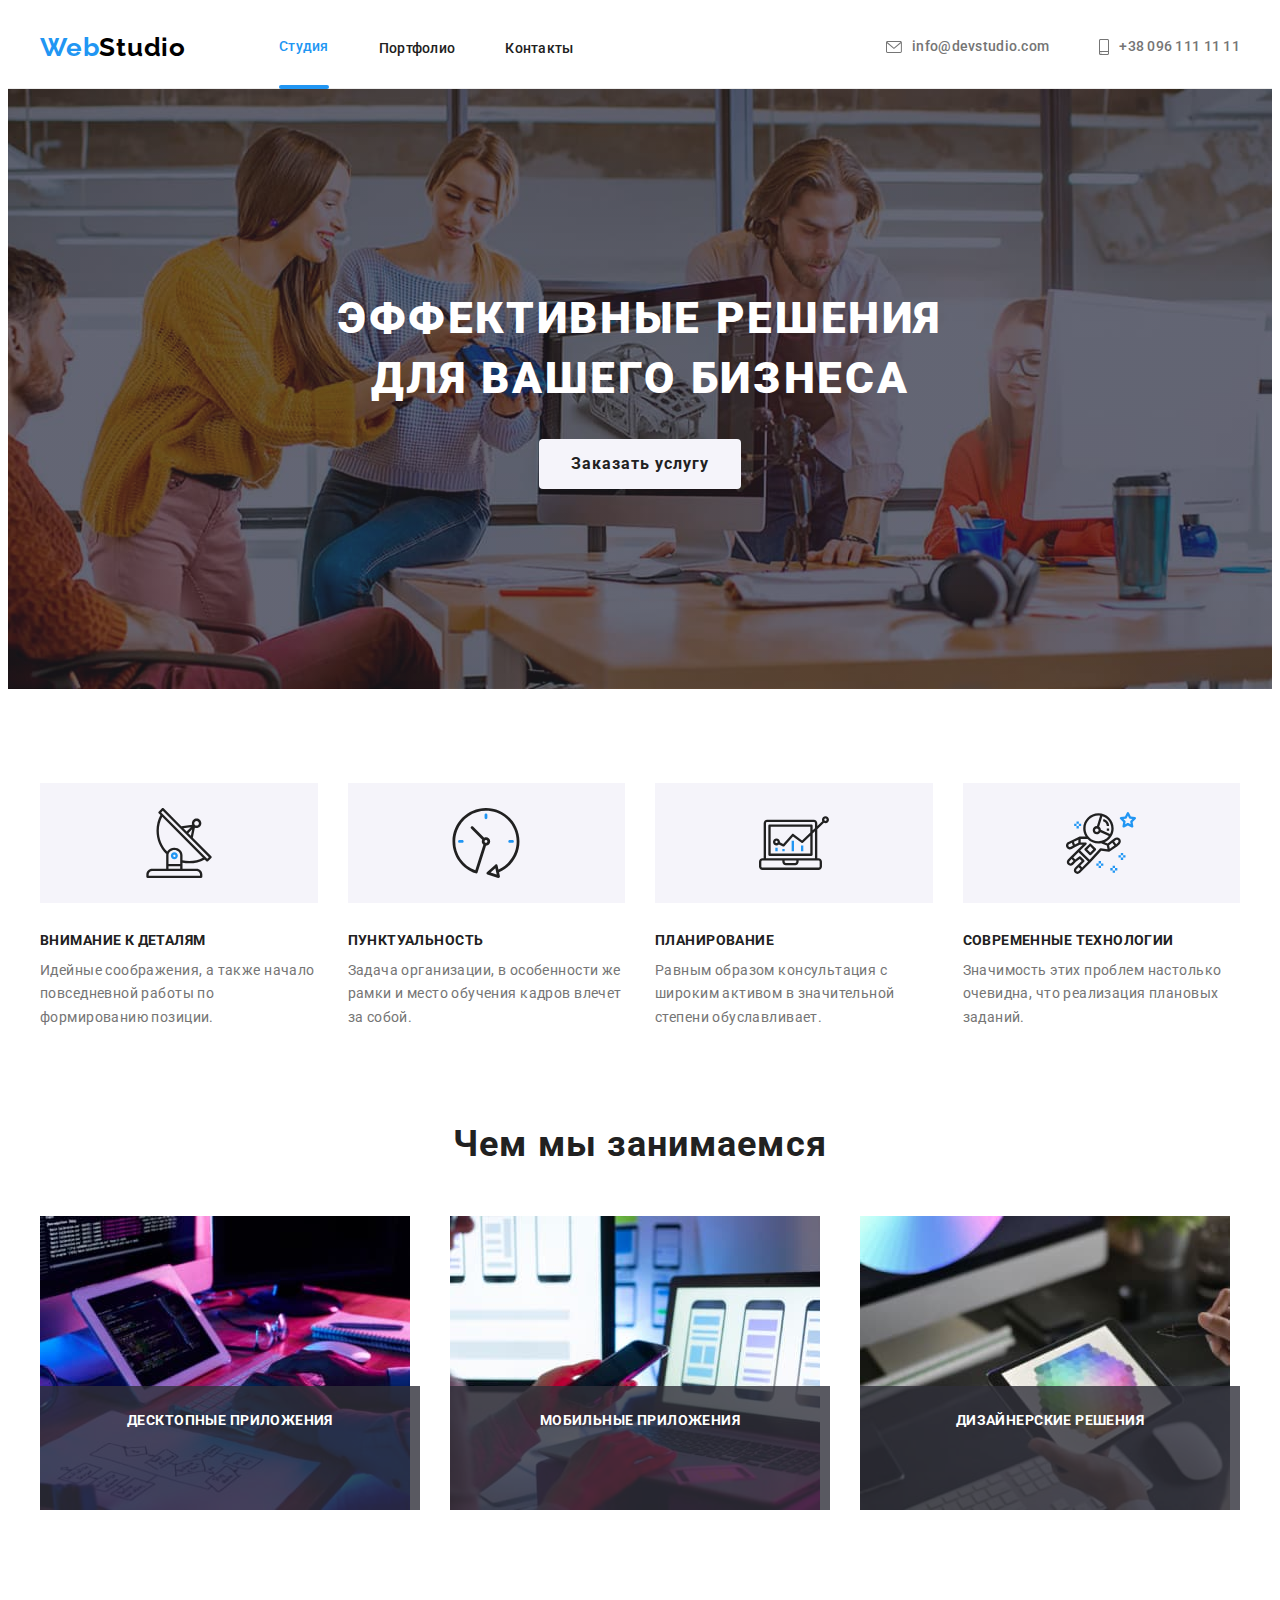
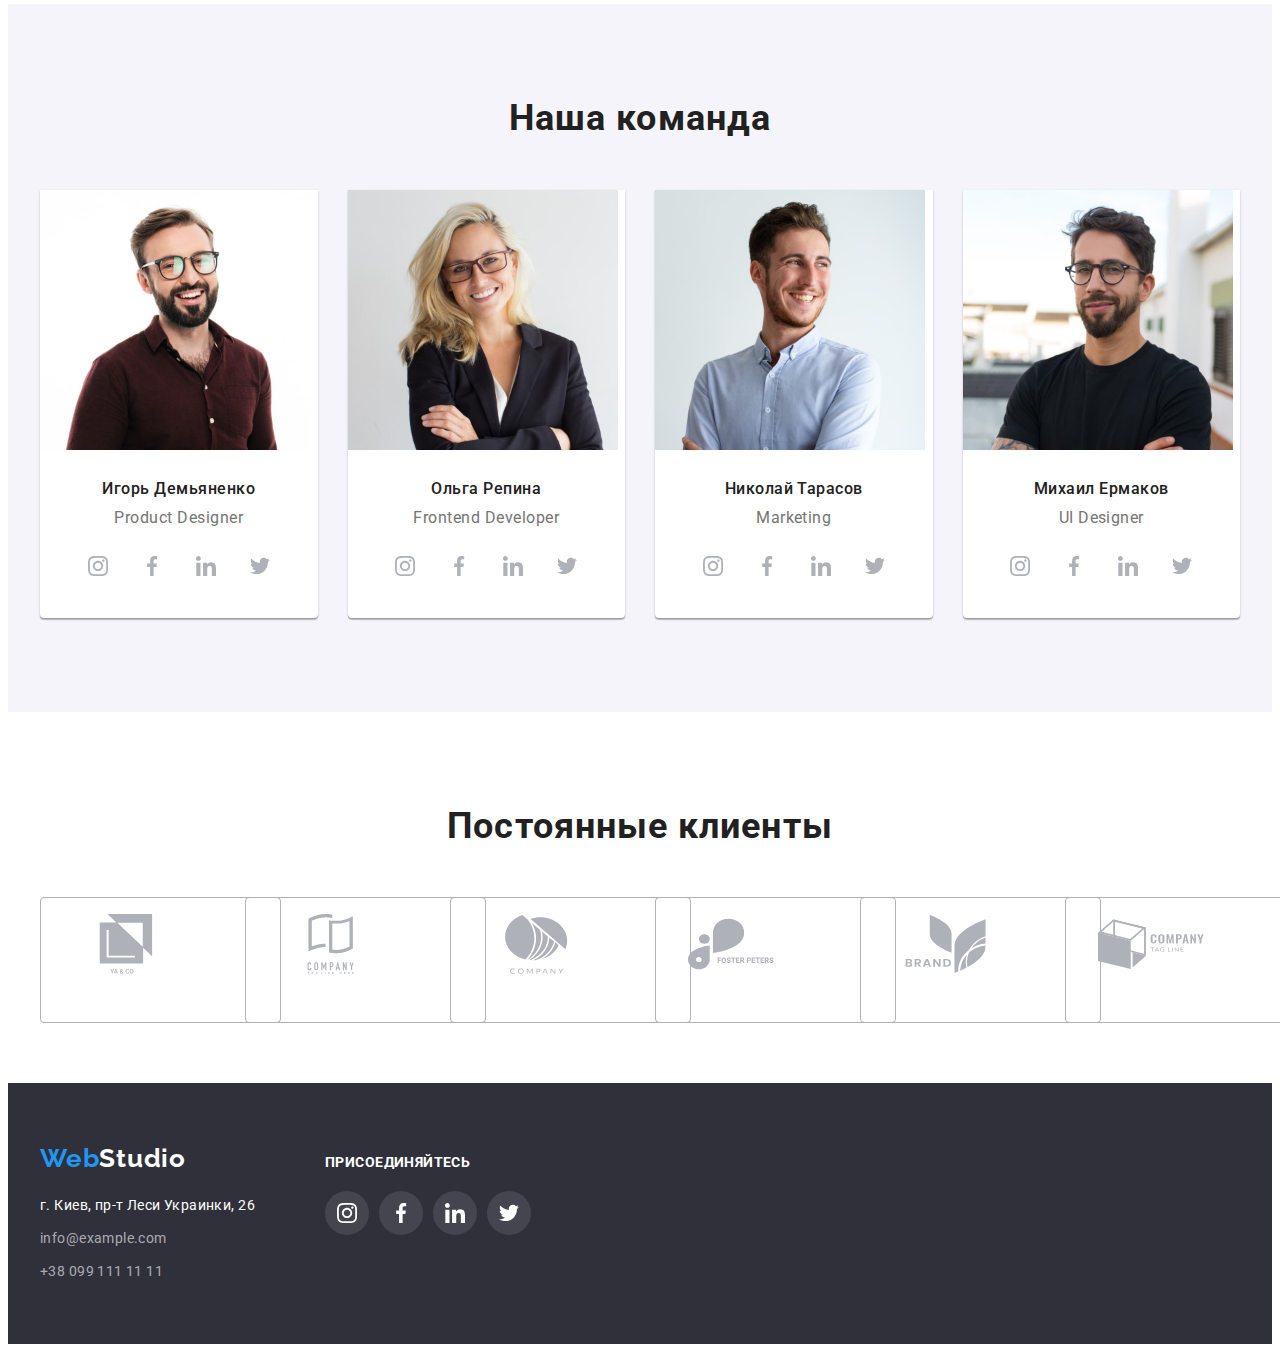
==== commit e6206f57: "add animation add after add p for img" ====
--- a/index.html
+++ b/index.html
@@ -148,6 +148,7 @@
                 width="370"
                 height="294"
               />
+              <p class="about-text">Десктопные приложения</p>
             </li>
 
             <li class="about-item">
@@ -157,6 +158,7 @@
                 width="370"
                 height="294"
               />
+              <p class="about-text">Мобильные приложения</p>
             </li>
 
             <li class="about-item">
@@ -166,6 +168,7 @@
                 width="370"
                 height="294"
               />
+              <p class="about-text">Дизайнерские решения</p>
             </li>
           </ul>
         </div>
--- a/css/style.css
+++ b/css/style.css
@@ -13,6 +13,8 @@
   --four-background: #e5e5e5;
   --fifth-background: #c4c4c4;
   --six-background: rgba(47, 48, 58, 0.4);
+  --seven-backgound: rgba(47, 48, 58, 0.8);
+  --eight-background: rgba(33, 150, 243, 0.9);
   --first-margin: 50px;
   --second-margin: 30px;
   --third-margin: 10px;
@@ -28,6 +30,7 @@
   --box-shadow-third: 0px 3px 1px rgba(0, 0, 0, 0.1),
     0px 1px 2px rgba(0, 0, 0, 0.08), 0px 2px 2px rgba(0, 0, 0, 0.12);
   --box-shadow-four: 0px 4px 4px rgba(0, 0, 0, 0.15);
+  --cubic-bezier: 0.4, 0, 0.2, 1;
 }
 
 h1,
@@ -57,6 +60,9 @@
   cursor: pointer;
   border: transparent;
   border-radius: 4px;
+
+  transition: color 250ms cubic-bezier(var(--cubic-bezier)),
+    background-color 250ms cubic-bezier(var(--cubic-bezier));
 }
 
 .visually-hidden {
@@ -101,6 +107,16 @@
   color: var(--accent-color);
 }
 
+.current::after {
+  display: block;
+  transform: translateY(30px);
+  content: "";
+  width: 100%;
+  height: 4px;
+  border-radius: 2px;
+  background-color: var(--accent-color);
+}
+
 /* ----------------------------------------------------------------header-------------------------------------------------------------- */
 .header {
   padding-top: 24px;
@@ -124,6 +140,8 @@
   line-height: 1.19;
   letter-spacing: 0.03em;
   color: var(--secondary-color);
+
+  transition: color 250ms cubic-bezier(var(--cubic-bezier));
 }
 
 .header-logo-main {
@@ -157,6 +175,8 @@
   line-height: 1.14;
   letter-spacing: 0.02em;
   color: var(--main-text);
+
+  transition: color 250ms cubic-bezier(var(--cubic-bezier));
 }
 
 .header-list-contacts {
@@ -185,10 +205,12 @@
   letter-spacing: 0.02em;
   color: var(--secondary-text);
   fill: currentColor;
+
+  transition: color 250ms cubic-bezier(var(--cubic-bezier));
 }
 
 .header-link-contacts:hover,
-.header-link-contacts:hover {
+.header-link-contacts:focus {
   color: var(--accent-color);
 }
 
@@ -274,7 +296,7 @@
   justify-content: center;
   align-items: center;
   margin-bottom: var(--second-margin);
-  padding: 25px 100px;
+  height: 120px;
 
   background-image: linear-gradient(
     var(--secondary-background),
@@ -325,8 +347,28 @@
 }
 
 .about-item {
+  position: relative;
   flex-basis: calc(100% / 3 - var(--second-margin));
   margin-left: var(--second-margin);
+}
+
+.about-text {
+  position: absolute;
+  bottom: 0;
+  width: 100%;
+  height: 70px;
+  padding-top: 27px;
+  padding-bottom: 27px;
+
+  font-weight: 700;
+  font-size: 14px;
+  line-height: 1.14;
+  text-align: center;
+  letter-spacing: 0.03em;
+  text-transform: uppercase;
+
+  background-color: var(--seven-backgound);
+  color: var(--main-title);
 }
 
 /* ----------------------------------------------------------------team-------------------------------------------------------------- */
@@ -413,6 +455,9 @@
   border-radius: 50%;
   color: var(--third-color);
   fill: currentColor;
+
+  transition: fill 250ms cubic-bezier(var(--cubic-bezier)),
+    background-color 250ms cubic-bezier(var(--cubic-bezier));
 }
 
 .team-soc-link:hover,
@@ -451,8 +496,6 @@
 
   width: 170px;
   height: 92px;
-  border: 1px solid var(--third-color);
-  border-radius: 4px;
 }
 
 .benefits-link {
@@ -461,13 +504,18 @@
   width: 100%;
   height: 100%;
   color: var(--third-color);
+  border: 1px solid var(--third-color);
+  border-radius: 4px;
   fill: currentColor;
+
+  transition: fill 250ms cubic-bezier(var(--cubic-bezier)),
+    border-color 250ms cubic-bezier(var(--cubic-bezier));
 }
 
 .benefits-link:hover,
 .benefits-link:focus {
-  background-color: var(--accent-color);
-  color: var(--third-background);
+  border-color: var(--accent-color);
+  fill: var(--accent-color);
 }
 
 /* .benefits-icon {
@@ -484,6 +532,7 @@
 
 .footer > .container {
   display: flex;
+  align-items: baseline;
 }
 
 .footer-logo {
@@ -493,6 +542,8 @@
   line-height: 1.19;
   letter-spacing: 0.03em;
   color: var(--main-title);
+
+  transition: color 250ms cubic-bezier(var(--cubic-bezier));
 }
 
 .footer-logo-main {
@@ -519,12 +570,16 @@
   line-height: 1.71;
   letter-spacing: 0.03em;
   color: var(--main-title);
+
+  transition: color 250ms cubic-bezier(var(--cubic-bezier));
 }
 .footer-contacts-link {
   font-size: 14px;
   line-height: 1.71;
   letter-spacing: 0.03em;
   color: var(--third-text);
+
+  transition: color 250ms cubic-bezier(var(--cubic-bezier));
 }
 
 .footer-address-link:hover,
@@ -539,7 +594,6 @@
 }
 
 .footer-title {
-  margin-top: 12px;
   margin-bottom: 20px;
 
   font-size: 14px;
@@ -558,8 +612,6 @@
   margin-right: var(--third-margin);
   width: 44px;
   height: 44px;
-  border-radius: 50%;
-  background: rgba(255, 255, 255, 0.1);
 }
 
 .footer-soc-item:last-child {
@@ -572,8 +624,12 @@
   justify-content: center;
   width: 100%;
   height: 100%;
+  border-radius: 50%;
+  background: rgba(255, 255, 255, 0.1);
   color: var(--main-title);
   fill: currentColor;
+
+  transition: background-color 250ms cubic-bezier(var(--cubic-bezier));
 }
 
 .footer-soc-link:hover,
@@ -611,6 +667,10 @@
   border-radius: 4px;
   border-color: transparent;
   background-color: var(--secondary-background);
+  transition: background-color 250ms cubic-bezier(var(--cubic-bezier)),
+    color 250ms cubic-bezier(var(--cubic-bezier)),
+    border-color 250ms cubic-bezier(var(--cubic-bezier)),
+    box-shadow 250ms cubic-bezier(var(--cubic-bezier));
 }
 
 .portfolio-item-btn:hover,
@@ -634,11 +694,40 @@
   margin-top: var(--second-margin);
 }
 
+.portfolio-item-preview:hover .portfolio-img-text,
+.portfolio-item-preview:focus .portfolio-img-text {
+  transform: translateY(0);
+}
+
+.portfolio-tumb {
+  position: relative;
+  overflow: hidden;
+}
+
+.portfolio-img-text {
+  position: absolute;
+  transform: translateY(100%);
+  top: 0;
+  left: 0;
+  width: 100%;
+  height: 100%;
+  padding: 63px 24px;
+
+  font-size: 18px;
+  line-height: 1.56;
+  letter-spacing: 0.03em;
+  color: var(--main-title);
+  background-color: var(--eight-background);
+
+  transition: transform 250ms cubic-bezier(var(--cubic-bezier));
+}
+
 .card-text {
   padding: 20px 24px;
   border: 1px solid #eeeeee;
   border-top: none;
 }
+
 .portfolio-item-title {
   margin-bottom: 4px;
 
@@ -654,6 +743,12 @@
   color: var(--secondary-text);
 }
 
-.portfolio-item-preview:hover {
+.portfolio-link {
+  display: block;
+  transition: box-shadow 250ms cubic-bezier(var(--cubic-bezier));
+}
+
+.portfolio-link:hover,
+.portfolio-link:focus {
   box-shadow: var(--box-shadow-second);
 }
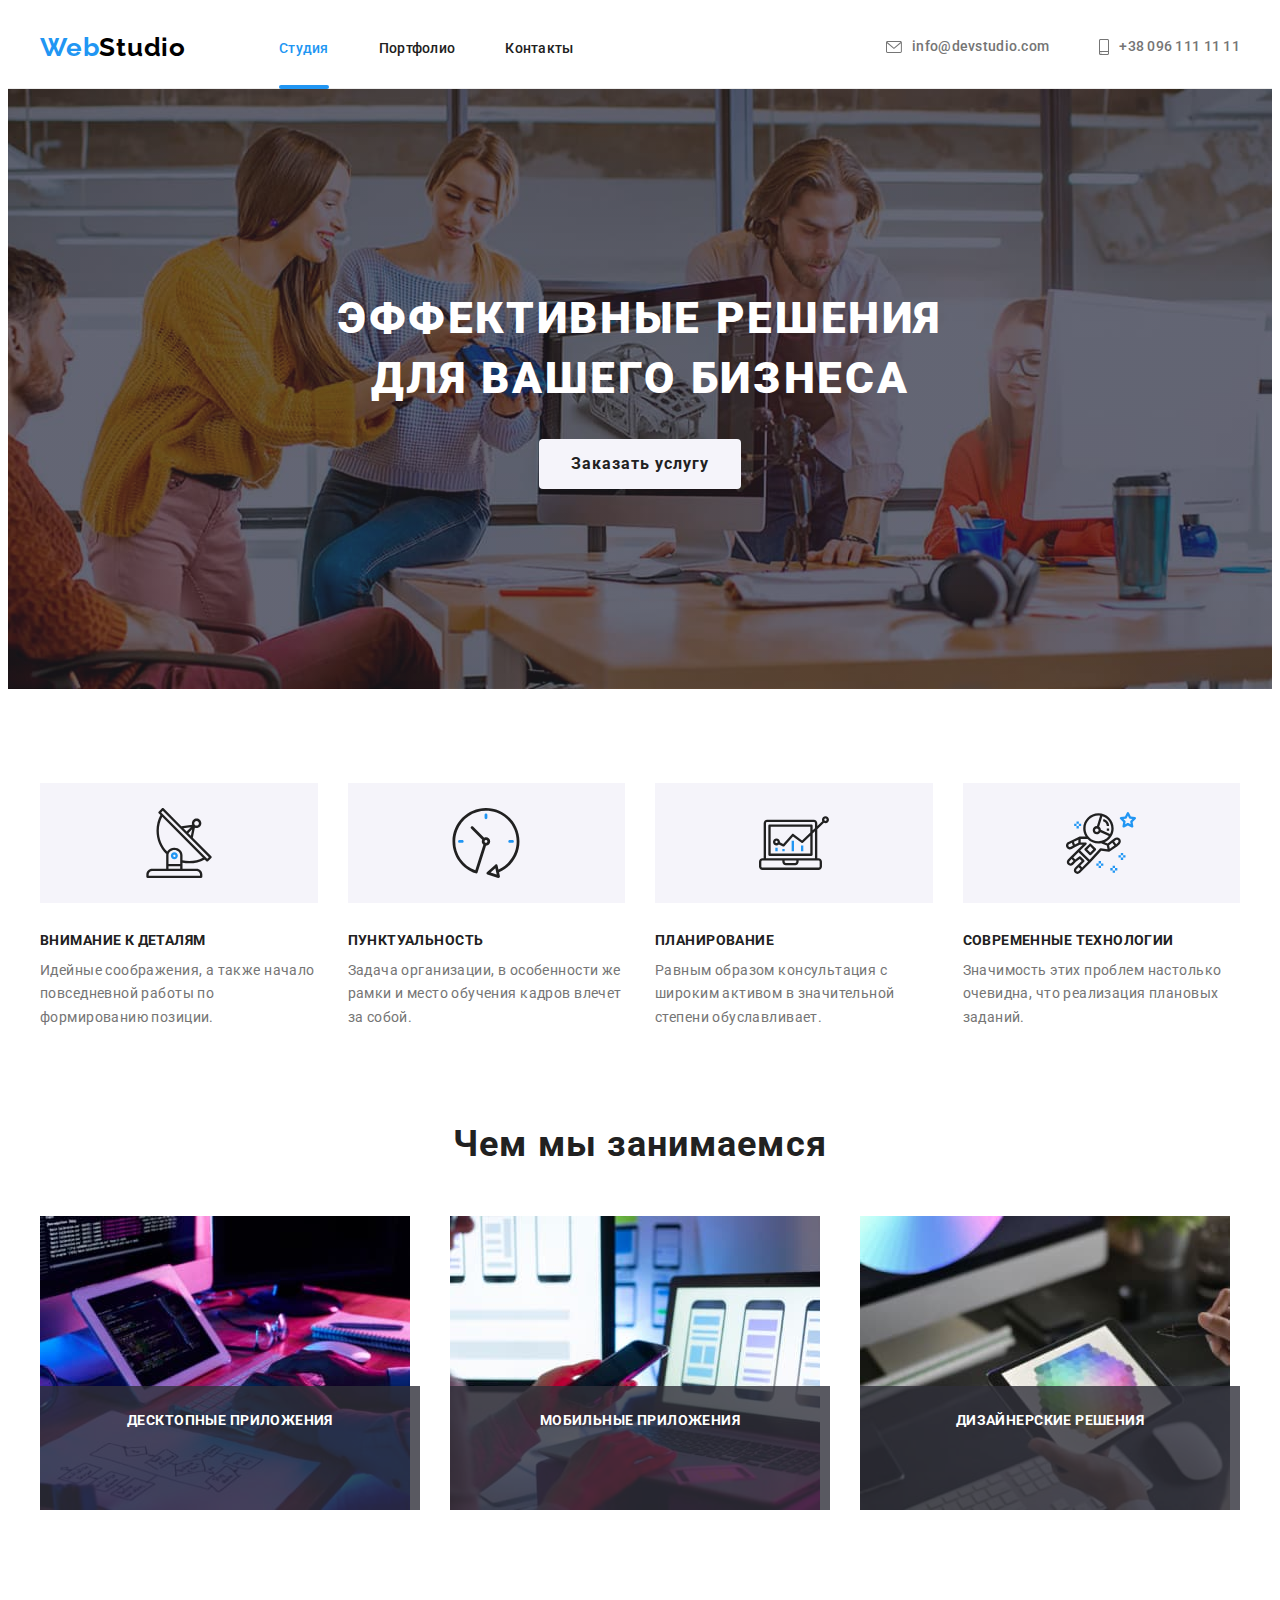
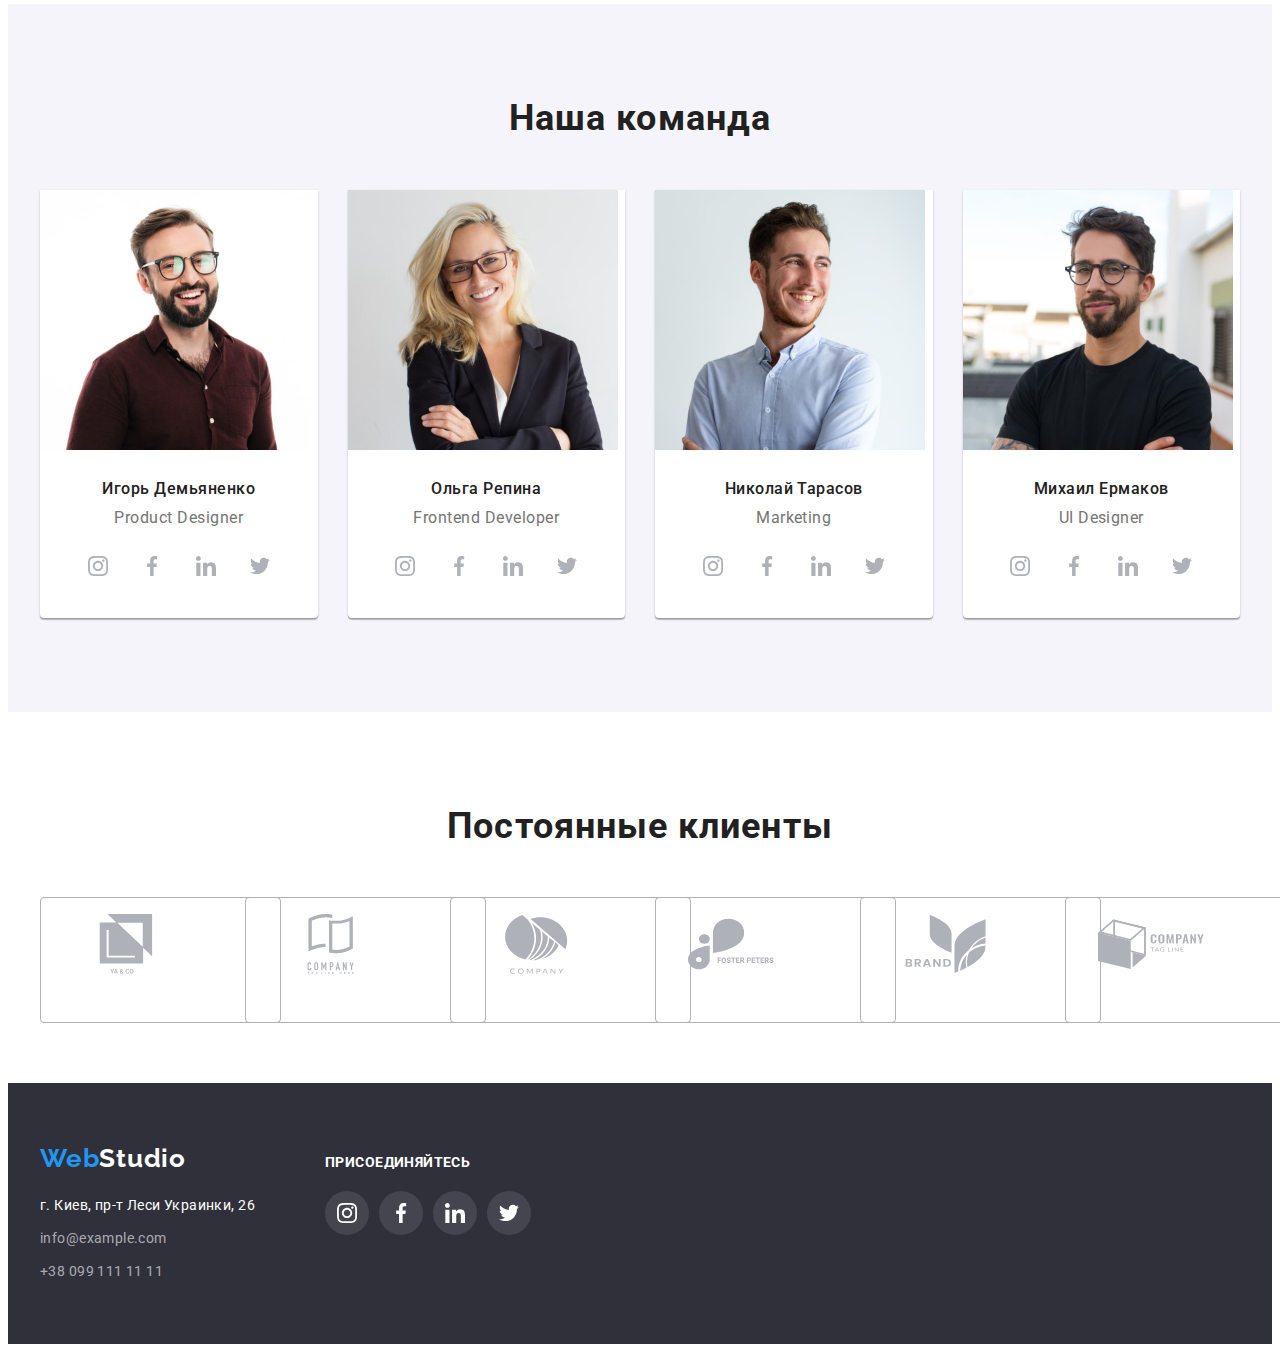
==== commit 4f5d2658: "add modal recive after in curent" ====
--- a/index.html
+++ b/index.html
@@ -73,7 +73,9 @@
       <section class="hero">
         <div class="container">
           <h1 class="hero-title">Эффективные решения для вашего бизнеса</h1>
-          <button type="button" class="hero-btn">Заказать услугу</button>
+          <button type="button" class="hero-btn" data-modal-open>
+            Заказать услугу
+          </button>
         </div>
       </section>
       <!--osobennosti-->
@@ -597,5 +599,10 @@
         </div>
       </div>
     </footer>
+    <div class="backdrop is-hidden" data-modal>
+      <div class="modal">
+        <button type="button" class="modal-btn-close" data-modal-close></button>
+      </div>
+    </div>
   </body>
 </html>
--- a/css/style.css
+++ b/css/style.css
@@ -15,6 +15,7 @@
   --six-background: rgba(47, 48, 58, 0.4);
   --seven-backgound: rgba(47, 48, 58, 0.8);
   --eight-background: rgba(33, 150, 243, 0.9);
+  --modal-background: rgba(0, 0, 0, 0.2);
   --first-margin: 50px;
   --second-margin: 30px;
   --third-margin: 10px;
@@ -108,8 +109,9 @@
 }
 
 .current::after {
+  position: absolute;
   display: block;
-  transform: translateY(30px);
+  bottom: -32px;
   content: "";
   width: 100%;
   height: 4px;
@@ -160,6 +162,10 @@
 
 .header-item + .header-item {
   margin-left: var(--first-margin);
+}
+
+.header-item {
+  position: relative;
 }
 
 .header-link:hover,
@@ -752,3 +758,23 @@
 .portfolio-link:focus {
   box-shadow: var(--box-shadow-second);
 }
+
+.backdrop {
+  position: fixed;
+  top: 0;
+  width: 100%;
+  height: 100%;
+  background-color: var(--modal-background);
+
+  transition: opacity 250ms cubic-bezier(var(--cubic-bezier)),
+    visibility 250ms cubic-bezier(var(--cubic-bezier));
+}
+
+.backdrop .is-hidden .modal {
+}
+
+.is-hidden {
+  visibility: hidden;
+  opacity: 0;
+  pointer-events: none;
+}
